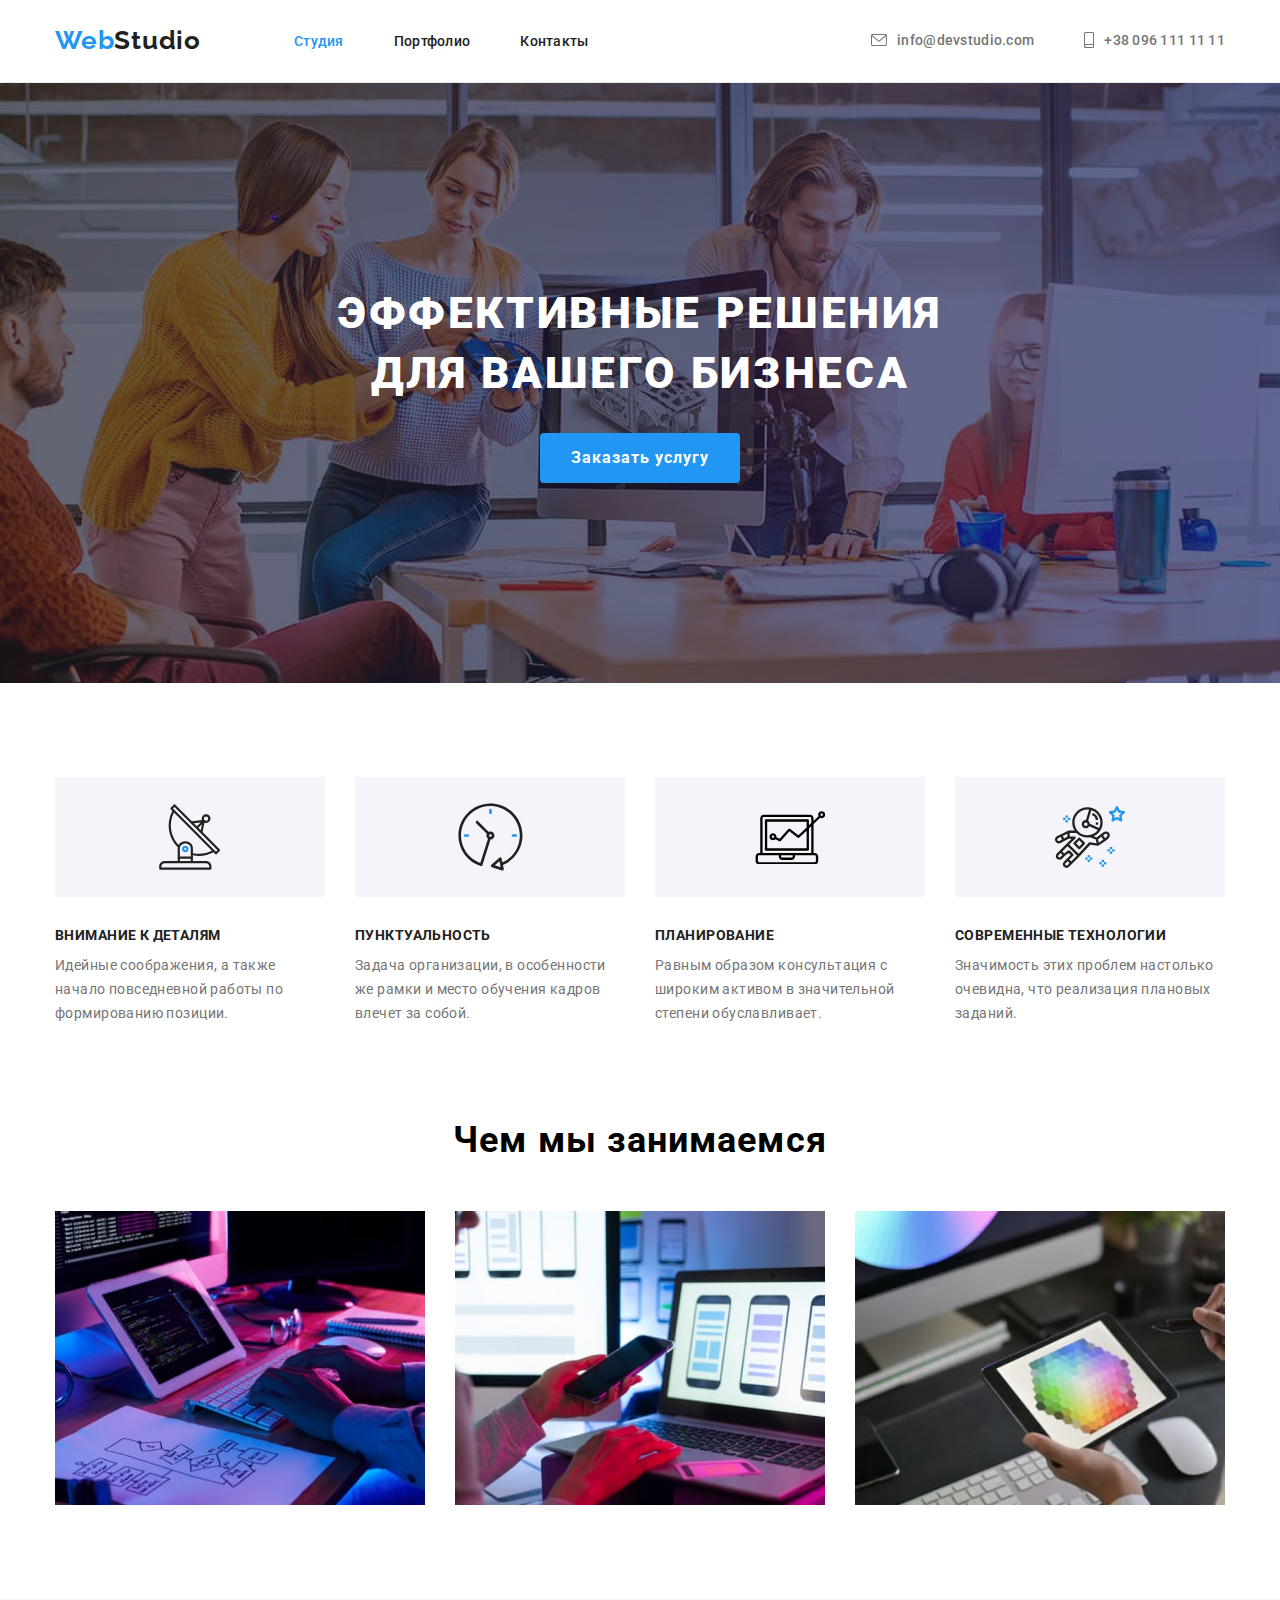
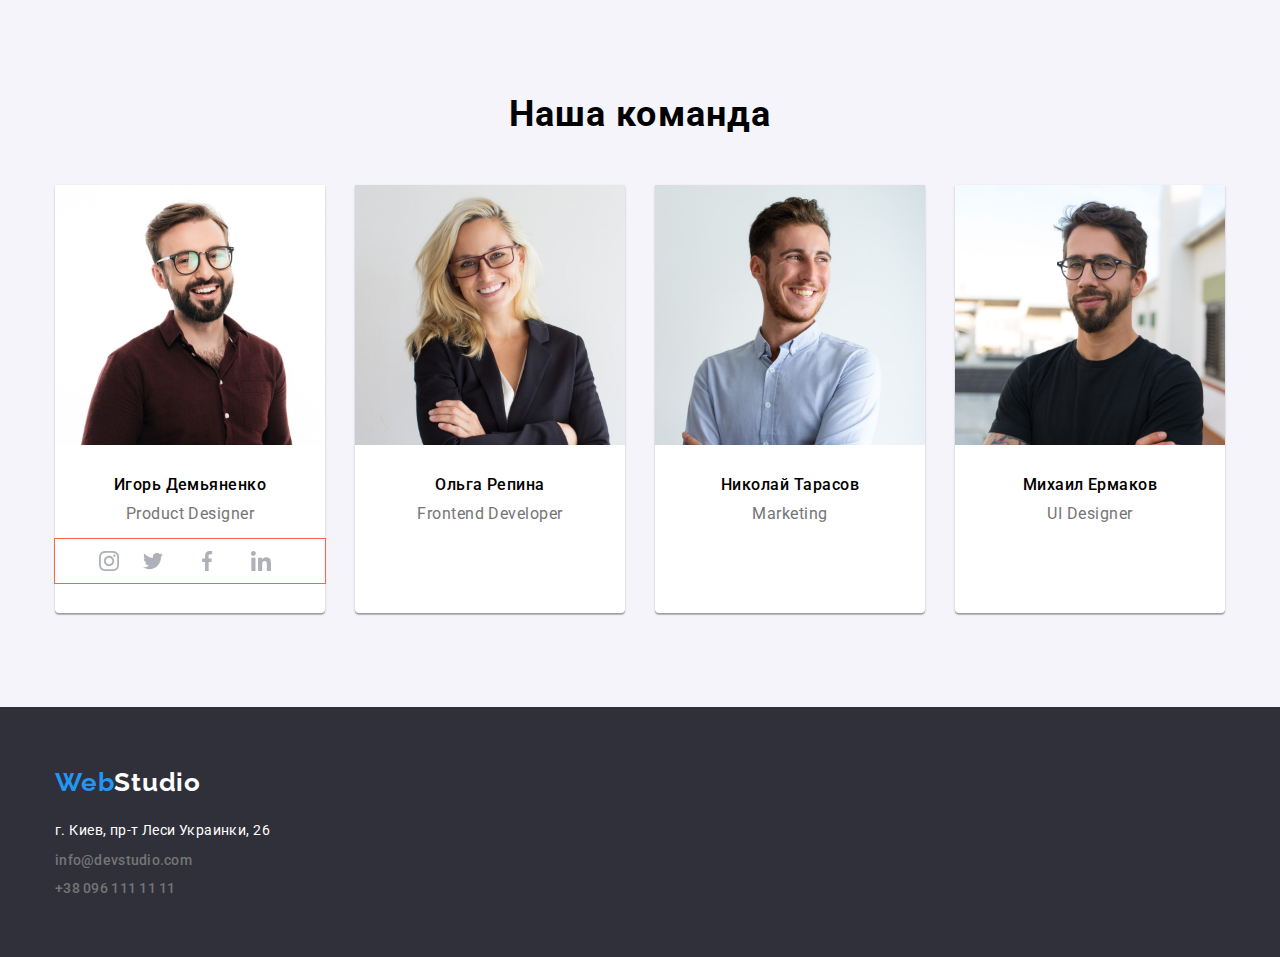
==== index.html @ 82367163 "team-socail-begin" ====
<!DOCTYPE html>
<html lang="ru">

<head>
  <meta charset="UTF-8" />
  <meta http-equiv="X-UA-Compatible" content="IE=edge" />
  <meta name="viewport" content="width=device-width, initial-scale=1.0" />
  <title>Document</title>
  <link rel="preconnect" href="https://fonts.googleapis.com" />
  <link rel="preconnect" href="https://fonts.gstatic.com" crossorigin />
  <link href="https://fonts.googleapis.com/css2?family=Raleway:wght@700&family=Roboto:wght@400;500;700;900&display=swap"
    rel="stylesheet" />
    <link rel="stylesheet" href="https://cdnjs.cloudflare.com/ajax/libs/modern-normalize/1.1.0/modern-normalize.min.css">
  <link rel="stylesheet" href="./css/styles.css" />
</head>

<body>
  <!--Шапка сайта-->
  <header class="header">
    <div class="container header-container">
    <nav class="navigation" >
      <a class="navigation-title link " href="./index.html"> <span class="primary-logo">Web</span>Studio</a>
      <ul class="navigation-list list">
        <li class="navigation-item" ><a class="navigation-link link current" href="./index.html">Студия</a></li>
        <li class="navigation-item" ><a class="navigation-link link" href="./portfolio.html">Портфолио</a></li>
        <li class="navigation-item" ><a class="navigation-link link" href="">Контакты</a></li>
      </ul>
    </nav>
    <ul class="navigation-list list">
      <li class="contacts-item" ><a class="navigation-contact link" href="mailto:info@devstudio.com">
        <svg class="contacts-item-icon" width="16" height="12">
          <use href="./images/symbol-defs.svg#icon-mail"></use>
        </svg>
      info@devstudio.com</a></li>
      <li class="contacts-item" ><a class="navigation-contact link" href="tel:+380961111111">
        <svg class="contacts-item-icon" width="10" height="16">
          <use href="./images/symbol-defs.svg#icon-smartphone"></use>
        </svg>
        +38 096 111 11 11</a></li>
    </ul>
    </div>
  </header>
  <!--Герой-->
  <main>
    <section class="hero">
      <div class="container">
      <h1 class="hero-title" >Эффективные решения для вашего бизнеса</h1>
      <button class="hero-button" type="button">Заказать услугу</button>
      </div>
    </section>
    <!--Наши преимущества-->
    <section class="section">
      <div class="container">
      <h2 class="visually-hidden">Наши преимущества</h2>
            <ul class="list fitures">
          <li class="fitures-item" >
            <div class="fitures-icon">
            <svg class="fitures-item-antenna" width="65.32" height="70";>
              <use href="./images/symbol-defs.svg#icon-antenna"></use>
            </svg>
            </div>
          <h3 class="fitures-title">Внимание к деталям</h3>
          <p class="fitures-description">
            Идейные соображения, а также начало повседневной работы по
            формированию позиции.
          </p>
          </li>
        <li class="fitures-item" >
          <div class="fitures-icon">
            <svg class="fitures-item-antenna" width="66.96" height="70" ;>
              <use href="./images/symbol-defs.svg#icon-clock"></use>
            </svg>
          </div>
          <h3 class="fitures-title">Пунктуальность</h3>
          <p class="fitures-description">
            Задача организации, в особенности же рамки и место обучения кадров
            влечет за собой.
          </p>
        </li>
        <li class="fitures-item" >
          <div class="fitures-icon">
            <svg class="fitures-item-antenna" width="70" height="53.69" ;>
              <use href="./images/symbol-defs.svg#icon-Vector"></use>
            </svg>
          </div>
          <h3 class="fitures-title">Планирование</h3>
          <p class="fitures-description">
            Равным образом консультация с широким активом в значительной
            степени обуславливает.
          </p>
        </li>
        <li class="fitures-item" >
          <div class="fitures-icon">
            <svg class="fitures-item-antenna" width="70" height="70" ;>
              <use href="./images/symbol-defs.svg#icon-astronaut"></use>
            </svg>
          </div>
          <h3 class="fitures-title">Современные технологии</h3>
          <p class="fitures-description">
            Значимость этих проблем настолько очевидна, что реализация
            плановых заданий.
          </p>
        </li>
      </ul>
      </div>
    </section>
    <!--Чем мы занимаемся-->
    <section class="works section" >
      <div class="container">
      <h2 class="works-title">Чем мы занимаемся</h2>
      <ul class="list works-container">
        <li class="works-item" >
          <a href=""><img src="./images/box1.jpg" width="370" alt="Делаем верстку сайтов" /></a>
        </li>
        <li class="works-item" >
          <a href=""><img src="./images/box2.jpg" width="370" alt="Адаптируем сайты под мобильные устройства" /></a>
        </li>
        <li class="works-item" >
          <a href=""><img src="./images/box3.jpg" width="370" alt="Делаем индивидуальный дизайн сайтов" /></a>
        </li>
      </ul>
      </div>
    </section>
    <!--Наша команда-->
       <section class="section team-section" >
        <div class="container">
      <h2 class="team-title">Наша команда</h2>
      <ul class="team-list list">
        <li class="team-item" >
          <img src="./images/img1.jpg" width="270" alt="фото Игоря Демьяненко" />
          <div class="team-description">
          <h3 class="people">Игорь Демьяненко</h3>
          <p class="people-description">Product Designer</p>
          <ul class="social-list overline">
            <li class="social-item" > <a href="" class="social-link" >
              <svg class="social-icon">
                <use href="./images/symbol-defs.svg#icon-instagram" ></use>
              </svg>
            </a> </li>

            <li class="social-item"> <a href="" class="social-link">
                <svg class="social-icon">
                  <use href="./images/symbol-defs.svg#icon-twitter"></use>
                </svg>
              </a> </li>
              <li class="social-item"> <a href="" class="social-link">
                  <svg class="social-icon">
                    <use href="./images/symbol-defs.svg#icon-facebook"></use>
                  </svg>
                </a> </li>
                <li class="social-item"> <a href="" class="social-link">
                    <svg class="social-icon">
                      <use href="./images/symbol-defs.svg#icon-linkedin"></use>
                    </svg>
                  </a> </li>
          
          </ul>
          </div>
        </li>
        <li class="team-item" >
          <img src="./images/img2.jpg" width="270" alt="фото Ольги Репиной" />
          <div class="team-description">
          <h3 class="people">Ольга Репина</h3>
          <p class="people-description">Frontend Developer</p>
          </div>
        </li>
        <li class="team-item" >
          <img src="./images/img3.jpg" width="270" alt="фото Николая Тарасова" />
          <div class="team-description">
          <h3 class="people">Николай Тарасов</h3>
          <p class="people-description">Marketing</p>
          </div>
        </li>
        <li class="team-item" >
          <img src="./images/img4.jpg" width="270" alt="фото Михаила Ермакова" />
          <div class="team-description">
          <h3 class="people">Михаил Ермаков</h3>
          <p class="people-description">UI Designer</p>
          </div>
        </li>
      </ul>
      </div>
    </section>
  </main>
  <!--Подвал сайта-->
<footer>
  <div class="container">
    <a class="footer-title link" href="./index.html"> <span class="primary-logo">Web</span>Studio</a>
    <address>
      <ul class="list">
        <li class="footer-item">
          <a class="adress link"
            href="https://www.google.com/maps/place/%D0%B1%D1%83%D0%BB.+%D0%9B%D0%B5%D1%81%D0%B8+%D0%A3%D0%BA%D1%80%D0%B0%D0%B8%D0%BD%D0%BA%D0%B8,+26,+%D0%9A%D0%B8%D0%B5%D0%B2,+02000/@50.4265807,30.5361971,17z/data=!3m1!4b1!4m5!3m4!1s0x40d4cf0e033ecbe9:0x57a4dffefec77da0!8m2!3d50.4265807!4d30.5383858">г.
            Киев, пр-т Леси Украинки, 26</a>
        </li>
        <li class="footer-item"><a class="footer-navigation-contact link"
            href="mailto:info@devstudio.com">info@devstudio.com</a></li>
        <li class="footer-item"><a class="footer-navigation-contact link" href="tel:+380961111111">+38 096 111 11
            11</a></li>
      </ul>
    </address>
  </div>
</footer>
</body>

</html>
---- css/styles.css ----
:root {
  --primary-title-color: #ffffff;
  --secondary-title-color: #212121;
  --primary-text-color: #757575;
  --secondary-text-color: #ffffff;
  --third-text-color: #2196f3;
  --accent-color: #2196f3;
}

h1,
h2,
h3,
p,
ul,
li {
  margin: 0px;
  padding: 0px;
}

li {
  list-style: none;
}

img {
  display: block;
  max-width: 100%;
  height: auto;
}

.visually-hidden {
  position: absolute;
  clip: rect(0 0 0 0);
  width: 1px;
  height: 1px;
  margin: -1px;
}

.overline {
  outline: 1px solid tomato;
}

.container {
  width: 1200px;
  margin: 0px auto;
  padding: 0px 15px;
}

body {
  font-family: "roboto", sans-serif;
  letter-spacing: 0.03em;
}

button {
  font-family: "roboto", sans-serif;
}

.link {
  text-decoration: none;
  font-style: normal;
}

.list {
  list-style: none;
}

/* HEADER */

.header {
  border-bottom: 1px solid #ececec;
}

.header-container {
  display: flex;
}

.navigation {
  display: flex;
  align-items: center;
}

.navigation-title {
  margin-right: 93px;
  padding-top: 24px;
  padding-bottom: 25px;

  font-family: Raleway;
  font-weight: 700;
  font-size: 26px;
  line-height: calc(31 / 26);
  letter-spacing: 0.03em;
  color: var(--secondary-title-color);
}

.primary-logo {
  color: var(--accent-color);
}

.navigation-item:not(:last-child) {
  margin-right: 50px;
}

.contacts {
  margin-left: auto;
}

.contacts-item {
  display: inline-block;
}

.contacts-item:not(:last-child) {
  margin-right: 50px;
}

.navigation-list {
  display: flex;
  margin-left: auto;
}

.navigation-item {
  padding-top: 32px;
  padding-bottom: 32px;
}

.navigation-link {
  padding-top: 32px;
  padding-bottom: 32px;

  font-weight: 500;
  font-size: 14px;
  line-height: calc(16 / 14);
  letter-spacing: 0.02em;
  color: var(--secondary-title-color);
}

.navigation-link:hover,
.navigation-link:focus {
  color: var(--accent-color);
}

.current {
  color: var(--accent-color);
}

.navigation-contact {
  display: flex;
  padding-top: 32px;
  padding-bottom: 32px;
  align-items: center;

  font-weight: 500;
  font-size: 14px;
  line-height: calc(16 / 14);
  letter-spacing: 0.02em;
  color: var(--primary-text-color);
}

.contacts-item-icon {
  fill: currentColor;
  margin-right: 10px;
}

.navigation-contact:hover,
.navigation-contact:focus {
  color: var(--accent-color);
}

/* Hero */

.hero {
  max-width: 1600px;
  text-align: center;
  padding: 200px 0;
  background-image: linear-gradient(
      to right,
      rgba(47, 48, 58, 0.4),
      rgba(40, 48, 131, 0.4)
    ),
    url(../images/hero.jpg);
  background-repeat: no-repeat;
  background-size: cover;
  background-position: center;
}

.hero-title {
  max-width: 696px;
  margin-left: auto;
  margin-right: auto;
  margin-bottom: 30px;

  font-family: Roboto;
  font-weight: 900;
  font-size: 44px;
  line-height: calc(60 / 44);
  letter-spacing: 0.06em;
  color: var(--primary-title-color);
  text-transform: uppercase;
}

.hero-button {
  width: 200px;
  height: 50px;
  border: 0px;
  border-radius: 4px;

  background-color: var(--accent-color);
  font-weight: 700;
  font-size: 16px;
  line-height: calc(30 / 16);

  letter-spacing: 0.06em;
  cursor: pointer;
  color: var(--secondary-text-color);
}

.hero-button:hover,
.hero-button:focus {
  background-color: #188ce8;
  color: var(--primary-title-color);
}

/*  */

.section {
  padding: 94px 0;
}

.fitures {
  display: flex;
}

.fitures-item {
  width: 270px;
  margin-right: 30px;
}

.fitures-item:nth-child(4n) {
  margin-right: 0;
}

.fitures-icon {
  width: 270px;
  height: 120px;
  margin-bottom: 30px;
  background-color: #f5f4fa;

  display: flex;
  justify-content: center;
  align-items: center;
}

.fitures-title {
  margin-bottom: 10px;

  font-weight: 700;
  font-size: 14px;
  line-height: calc(16 / 14);
  letter-spacing: 0.03em;
  text-transform: uppercase;
  color: var(--secondary-title-color);
}

.fitures-description {
  font-size: 14px;
  line-height: calc(24 / 14);
  letter-spacing: 0.03em;
  color: var(--primary-text-color);
}

.works {
  padding-top: 0;
}

.works-title {
  margin-bottom: 50px;

  font-weight: 700;
  font-size: 36px;
  line-height: calc(42 / 36);
  text-align: center;
  letter-spacing: 0.03em;
}

.works-container {
  display: flex;
}

.team-title {
  margin-bottom: 50px;

  font-weight: 700;
  font-size: 36px;
  line-height: calc(42 / 36);
  justify-content: center;
  text-align: center;
  letter-spacing: 0.03em;
}

.team-list {
  display: flex;
  flex-wrap: wrap;
}

.team-item {
  margin-right: 30px;
  background-color: var(--primary-title-color);
  border-radius: 0px 0px 4px 4px;
  box-shadow: 0px 1px 3px rgba(0, 0, 0, 0.12), 0px 1px 1px rgba(0, 0, 0, 0.14),
    0px 2px 1px rgba(0, 0, 0, 0.2);
}

.team-item:nth-child(4n) {
  margin-right: 0;
}

.works-item {
  margin-right: 30px;
}

.works-item:nth-child(3n) {
  margin-right: 0;
}

.people {
  margin-bottom: 10px;

  font-weight: 500;
  font-size: 16px;
  line-height: 19px;
  text-align: center;
  letter-spacing: 0.03em;
}

.team-description {
  padding: 30px 0;
}

.people-description {
  margin-bottom: 16px;

  font-size: 16px;
  line-height: 19px;
  text-align: center;
  letter-spacing: 0.03em;
  color: var(--primary-text-color);
}

.social-list {
  display: flex;
  align-items: center;
  justify-content: center;
}

.social-link {
  display: flex;
  align-items: center;
  justify-content: center;
}

.social-item {
  display: flex;
  align-items: center;
  justify-content: center;
  width: 44px;
  height: 44px;
}

.social-item + .social-item {
  margin-right: 10px;
}

.social-icon {
  width: 20px;
  height: 20px;
}

.team-section {
  background-color: #f5f4fa;
}

/* Footer */

footer {
  background-color: #2f303a;
  padding: 60px 0;
}

.footer-navigation-contact {
  font-weight: 500;
  font-size: 14px;
  line-height: calc(16 / 14);
  letter-spacing: 0.02em;
  color: var(--primary-text-color);
}

.footer-navigation-contact:hover,
.footer-navigation-contact:focus {
  color: var(--accent-color);
}

.footer-title {
  display: inline-block;
  margin-bottom: 20px;

  font-family: Raleway;
  font-weight: 700;
  font-size: 26px;
  line-height: calc(31 / 26);
  letter-spacing: 0.03em;
  color: var(--primary-title-color);
}

.footer-item {
  display: block;
  margin-bottom: 9px;
}

.footer-item:last-child {
  margin-bottom: 0;
}

.adress {
  font-style: normal;
  font-weight: normal;
  font-size: 14px;
  line-height: calc(24 / 14);
  letter-spacing: 0.03em;
  color: var(--secondary-text-color);
}

.adress:hover,
.adress:focus {
  color: var(--accent-color);
}

/* Вторая страница */

.button-container {
  margin-bottom: 50px;
  display: flex;
  justify-content: center;
}

.filter {
  min-width: 73px;
  border: 0px;
  border: transparent;
  border-radius: 4px;
  padding: 6px 22px;

  background-color: #f5f4fa;

  font-weight: 500;
  font-size: 16px;
  line-height: calc(26 / 16);
  text-align: center;
  letter-spacing: 0.03em;
  color: var(--secondary-title-color);
  cursor: pointer;
}

.filter-item {
  margin-right: 8px;
}

.filter-item:nth-child(5n) {
  margin-right: 0px;
}

.filter:hover,
.filter:focus {
  background-color: var(--accent-color);
  font-weight: 500;
  font-size: 16px;
  line-height: calc(26 / 16);
  text-align: center;
  letter-spacing: 0.03em;
  color: var(--primary-title-color);
  filter: drop-shadow(0px 4px 4px rgba(0, 0, 0, 0.25));
}

.card {
  padding: 20px 24px;
}

.card-container {
  display: flex;
  flex-wrap: wrap;
}

.card-item {
  margin-right: 30px;
  margin-bottom: 30px;
  width: 370px;

  border: 1px solid #eeeeee;
  box-sizing: border-box;
}

.card-item:hover,
.card-item:focus {
  box-shadow: 0px 4px 4px rgba(0, 0, 0, 0.25);
}

.card-item:nth-last-child(3n + 1) {
  margin-right: 0px;
}

.card-item:nth-last-child(-n + 3) {
  margin-bottom: 0px;
}

.card-title {
  margin-bottom: 4px;

  font-weight: 700;
  font-size: 18px;
  line-height: calc(36 / 18);
  letter-spacing: 0.06em;
  color: var(--secondary-title-color);
}

.card-link {
  padding-bottom: 110px;
}

.card-title-description {
  font-style: normal;
  font-weight: normal;
  font-size: 16px;
  line-height: calc(30 / 16);
  letter-spacing: 0.03em;
  color: var(--primary-text-color);
}
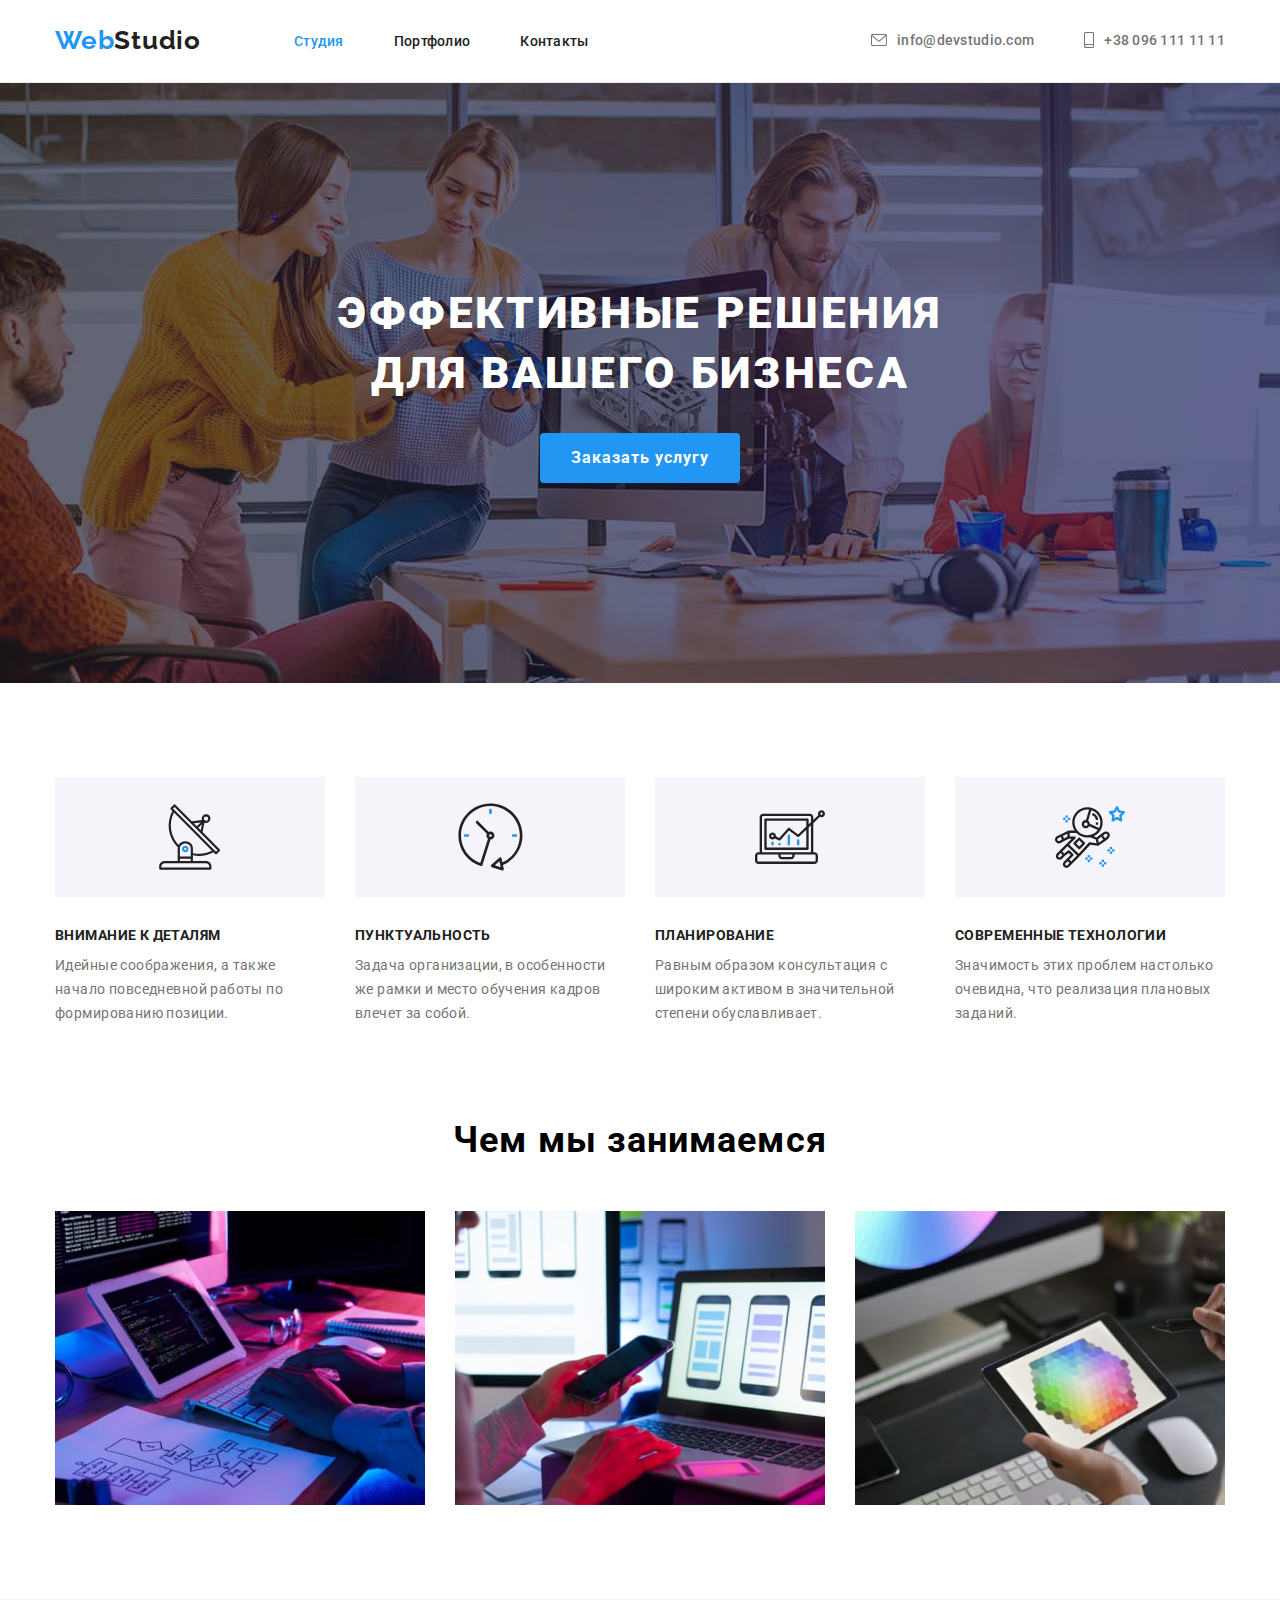
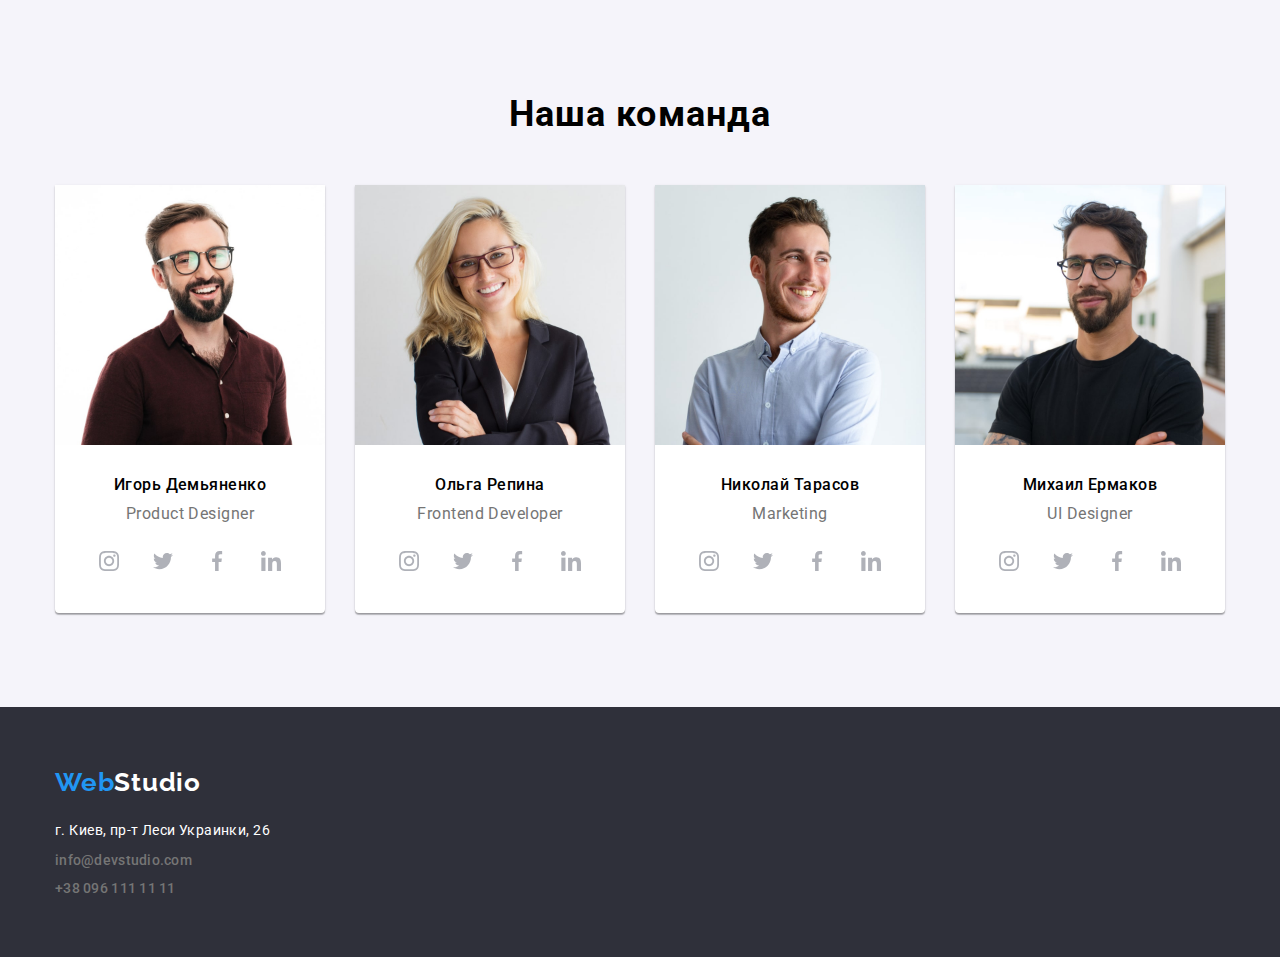
==== commit ae4a1e12: "team-social" ====
--- a/index.html
+++ b/index.html
@@ -29,12 +29,12 @@
     <ul class="navigation-list list">
       <li class="contacts-item" ><a class="navigation-contact link" href="mailto:info@devstudio.com">
         <svg class="contacts-item-icon" width="16" height="12">
-          <use href="./images/symbol-defs.svg#icon-mail"></use>
+          <use href="./images/sprite.svg#icon-mail"></use>
         </svg>
       info@devstudio.com</a></li>
       <li class="contacts-item" ><a class="navigation-contact link" href="tel:+380961111111">
         <svg class="contacts-item-icon" width="10" height="16">
-          <use href="./images/symbol-defs.svg#icon-smartphone"></use>
+          <use href="./images/sprite.svg#icon-smartphone"></use>
         </svg>
         +38 096 111 11 11</a></li>
     </ul>
@@ -56,7 +56,7 @@
           <li class="fitures-item" >
             <div class="fitures-icon">
             <svg class="fitures-item-antenna" width="65.32" height="70";>
-              <use href="./images/symbol-defs.svg#icon-antenna"></use>
+              <use href="./images/sprite.svg#icon-antenna"></use>
             </svg>
             </div>
           <h3 class="fitures-title">Внимание к деталям</h3>
@@ -68,31 +68,31 @@
         <li class="fitures-item" >
           <div class="fitures-icon">
             <svg class="fitures-item-antenna" width="66.96" height="70" ;>
-              <use href="./images/symbol-defs.svg#icon-clock"></use>
+              <use href="./images/sprite.svg#icon-clock"></use>
             </svg>
           </div>
           <h3 class="fitures-title">Пунктуальность</h3>
           <p class="fitures-description">
             Задача организации, в особенности же рамки и место обучения кадров
             влечет за собой.
-          </p>
-        </li>
-        <li class="fitures-item" >
-          <div class="fitures-icon">
-            <svg class="fitures-item-antenna" width="70" height="53.69" ;>
-              <use href="./images/symbol-defs.svg#icon-Vector"></use>
-            </svg>
-          </div>
-          <h3 class="fitures-title">Планирование</h3>
-          <p class="fitures-description">
-            Равным образом консультация с широким активом в значительной
-            степени обуславливает.
           </p>
         </li>
         <li class="fitures-item" >
           <div class="fitures-icon">
             <svg class="fitures-item-antenna" width="70" height="70" ;>
-              <use href="./images/symbol-defs.svg#icon-astronaut"></use>
+              <use href="./images/sprite.svg#icon-diagram"></use>
+            </svg>
+          </div>
+          <h3 class="fitures-title">Планирование</h3>
+          <p class="fitures-description">
+            Равным образом консультация с широким активом в значительной
+            степени обуславливает.
+          </p>
+        </li>
+        <li class="fitures-item" >
+          <div class="fitures-icon">
+            <svg class="fitures-item-antenna" width="70" height="70" ;>
+              <use href="./images/sprite.svg#icon-astronaut"></use>
             </svg>
           </div>
           <h3 class="fitures-title">Современные технологии</h3>
@@ -131,26 +131,26 @@
           <div class="team-description">
           <h3 class="people">Игорь Демьяненко</h3>
           <p class="people-description">Product Designer</p>
-          <ul class="social-list overline">
+          <ul class="social-list">
             <li class="social-item" > <a href="" class="social-link" >
               <svg class="social-icon">
-                <use href="./images/symbol-defs.svg#icon-instagram" ></use>
+                <use href="./images/sprite.svg#icon-instagram" ></use>
               </svg>
             </a> </li>
 
             <li class="social-item"> <a href="" class="social-link">
                 <svg class="social-icon">
-                  <use href="./images/symbol-defs.svg#icon-twitter"></use>
+                  <use href="./images/sprite.svg#icon-twitter"></use>
                 </svg>
               </a> </li>
               <li class="social-item"> <a href="" class="social-link">
                   <svg class="social-icon">
-                    <use href="./images/symbol-defs.svg#icon-facebook"></use>
+                    <use href="./images/sprite.svg#icon-facebook"></use>
                   </svg>
                 </a> </li>
                 <li class="social-item"> <a href="" class="social-link">
                     <svg class="social-icon">
-                      <use href="./images/symbol-defs.svg#icon-linkedin"></use>
+                      <use href="./images/sprite.svg#icon-linkedin"></use>
                     </svg>
                   </a> </li>
           
@@ -162,6 +162,30 @@
           <div class="team-description">
           <h3 class="people">Ольга Репина</h3>
           <p class="people-description">Frontend Developer</p>
+                    <ul class="social-list">
+                      <li class="social-item"> <a href="" class="social-link">
+                          <svg class="social-icon">
+                            <use href="./images/sprite.svg#icon-instagram"></use>
+                          </svg>
+                        </a> </li>
+                    
+                      <li class="social-item"> <a href="" class="social-link">
+                          <svg class="social-icon">
+                            <use href="./images/sprite.svg#icon-twitter"></use>
+                          </svg>
+                        </a> </li>
+                      <li class="social-item"> <a href="" class="social-link">
+                          <svg class="social-icon">
+                            <use href="./images/sprite.svg#icon-facebook"></use>
+                          </svg>
+                        </a> </li>
+                      <li class="social-item"> <a href="" class="social-link">
+                          <svg class="social-icon">
+                            <use href="./images/sprite.svg#icon-linkedin"></use>
+                          </svg>
+                        </a> </li>
+                    
+                    </ul>
           </div>
         </li>
         <li class="team-item" >
@@ -169,6 +193,30 @@
           <div class="team-description">
           <h3 class="people">Николай Тарасов</h3>
           <p class="people-description">Marketing</p>
+                    <ul class="social-list">
+                      <li class="social-item"> <a href="" class="social-link">
+                          <svg class="social-icon">
+                            <use href="./images/sprite.svg#icon-instagram"></use>
+                          </svg>
+                        </a> </li>
+                    
+                      <li class="social-item"> <a href="" class="social-link">
+                          <svg class="social-icon">
+                            <use href="./images/sprite.svg#icon-twitter"></use>
+                          </svg>
+                        </a> </li>
+                      <li class="social-item"> <a href="" class="social-link">
+                          <svg class="social-icon">
+                            <use href="./images/sprite.svg#icon-facebook"></use>
+                          </svg>
+                        </a> </li>
+                      <li class="social-item"> <a href="" class="social-link">
+                          <svg class="social-icon">
+                            <use href="./images/sprite.svg#icon-linkedin"></use>
+                          </svg>
+                        </a> </li>
+                    
+                    </ul>
           </div>
         </li>
         <li class="team-item" >
@@ -176,6 +224,30 @@
           <div class="team-description">
           <h3 class="people">Михаил Ермаков</h3>
           <p class="people-description">UI Designer</p>
+                    <ul class="social-list">
+                      <li class="social-item"> <a href="" class="social-link">
+                          <svg class="social-icon">
+                            <use href="./images/sprite.svg#icon-instagram"></use>
+                          </svg>
+                        </a> </li>
+                    
+                      <li class="social-item"> <a href="" class="social-link">
+                          <svg class="social-icon">
+                            <use href="./images/sprite.svg#icon-twitter"></use>
+                          </svg>
+                        </a> </li>
+                      <li class="social-item"> <a href="" class="social-link">
+                          <svg class="social-icon">
+                            <use href="./images/sprite.svg#icon-facebook"></use>
+                          </svg>
+                        </a> </li>
+                      <li class="social-item"> <a href="" class="social-link">
+                          <svg class="social-icon">
+                            <use href="./images/sprite.svg#icon-linkedin"></use>
+                          </svg>
+                        </a> </li>
+                    
+                    </ul>
           </div>
         </li>
       </ul>
--- a/css/styles.css
+++ b/css/styles.css
@@ -364,13 +364,26 @@
   height: 44px;
 }
 
+.social-item:hover {
+  background-color: var(--accent-color);
+  border-radius: 50%;
+}
+
+.social-item:hover .social-icon {
+  fill: white;
+}
+
 .social-item + .social-item {
-  margin-right: 10px;
+  margin-left: 10px;
 }
 
 .social-icon {
   width: 20px;
   height: 20px;
+  fill: #afb1b8;
+}
+
+.social-icon:hover {
 }
 
 .team-section {
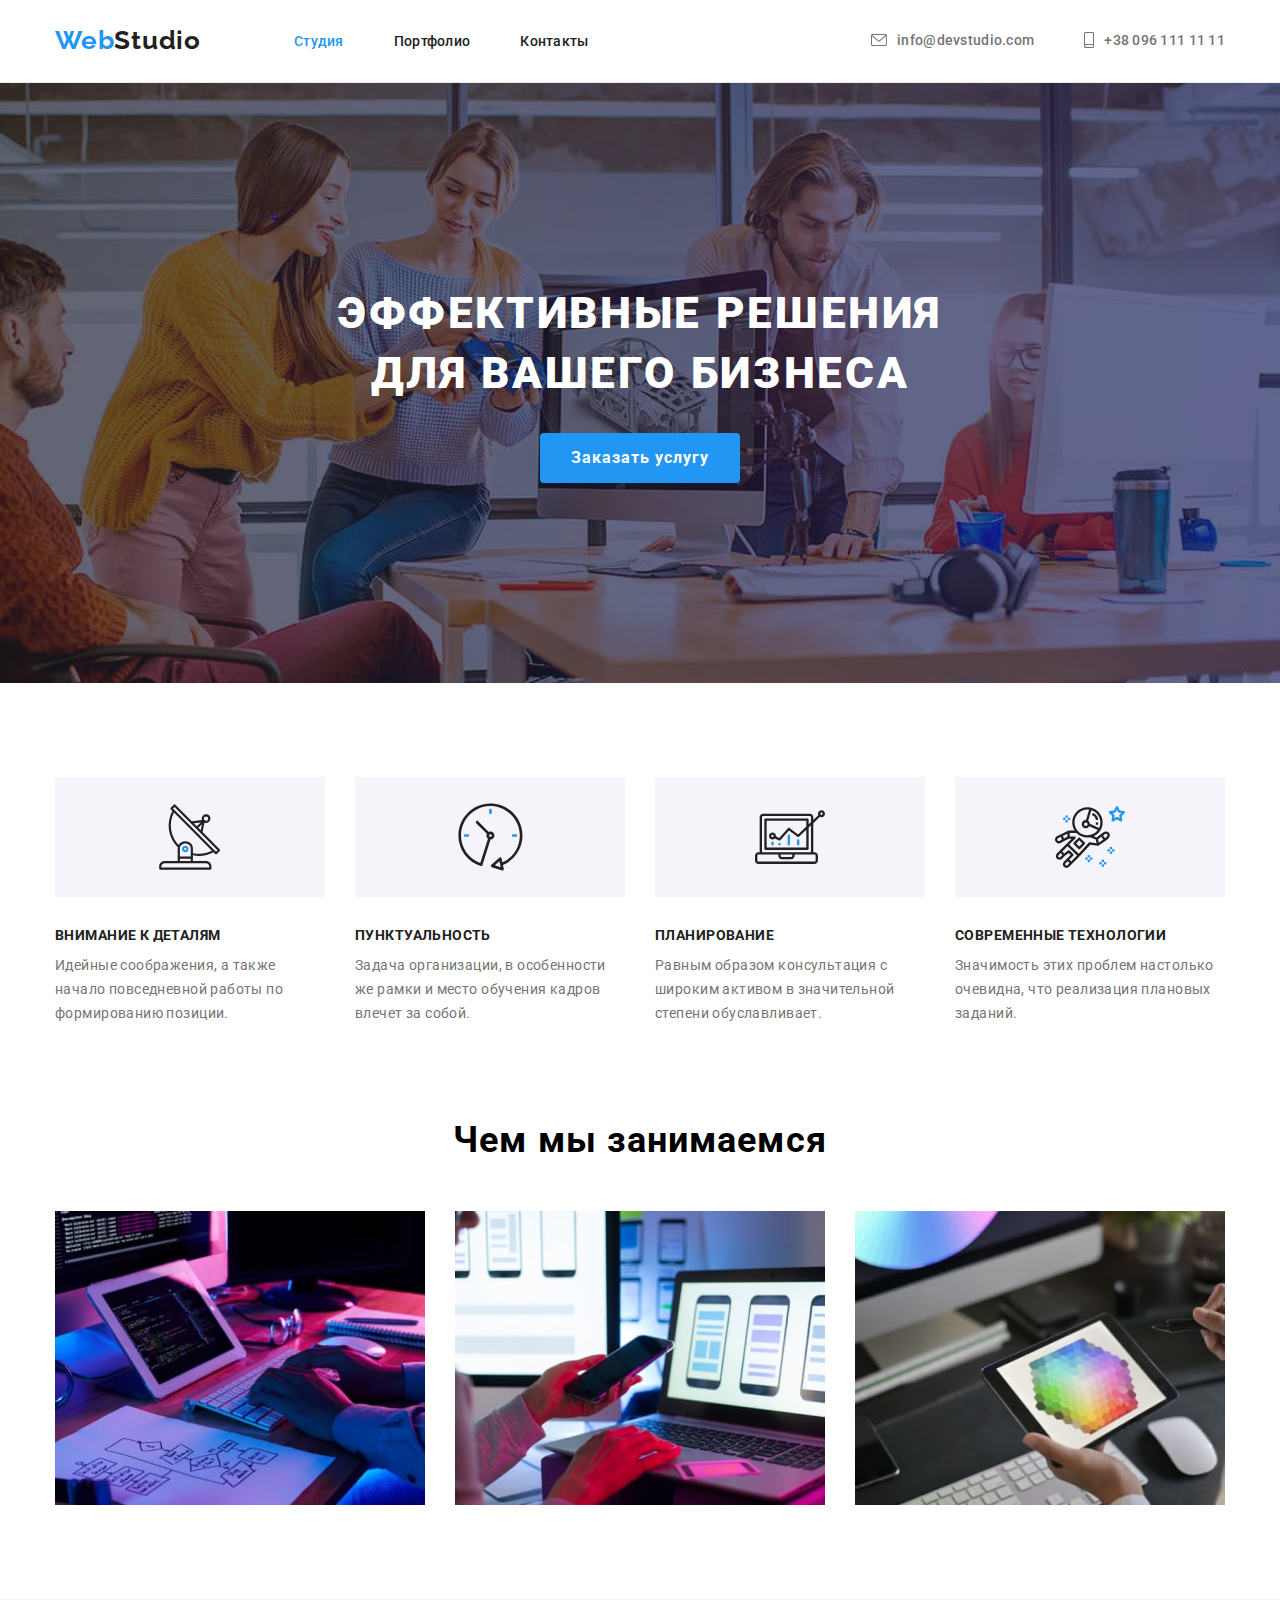
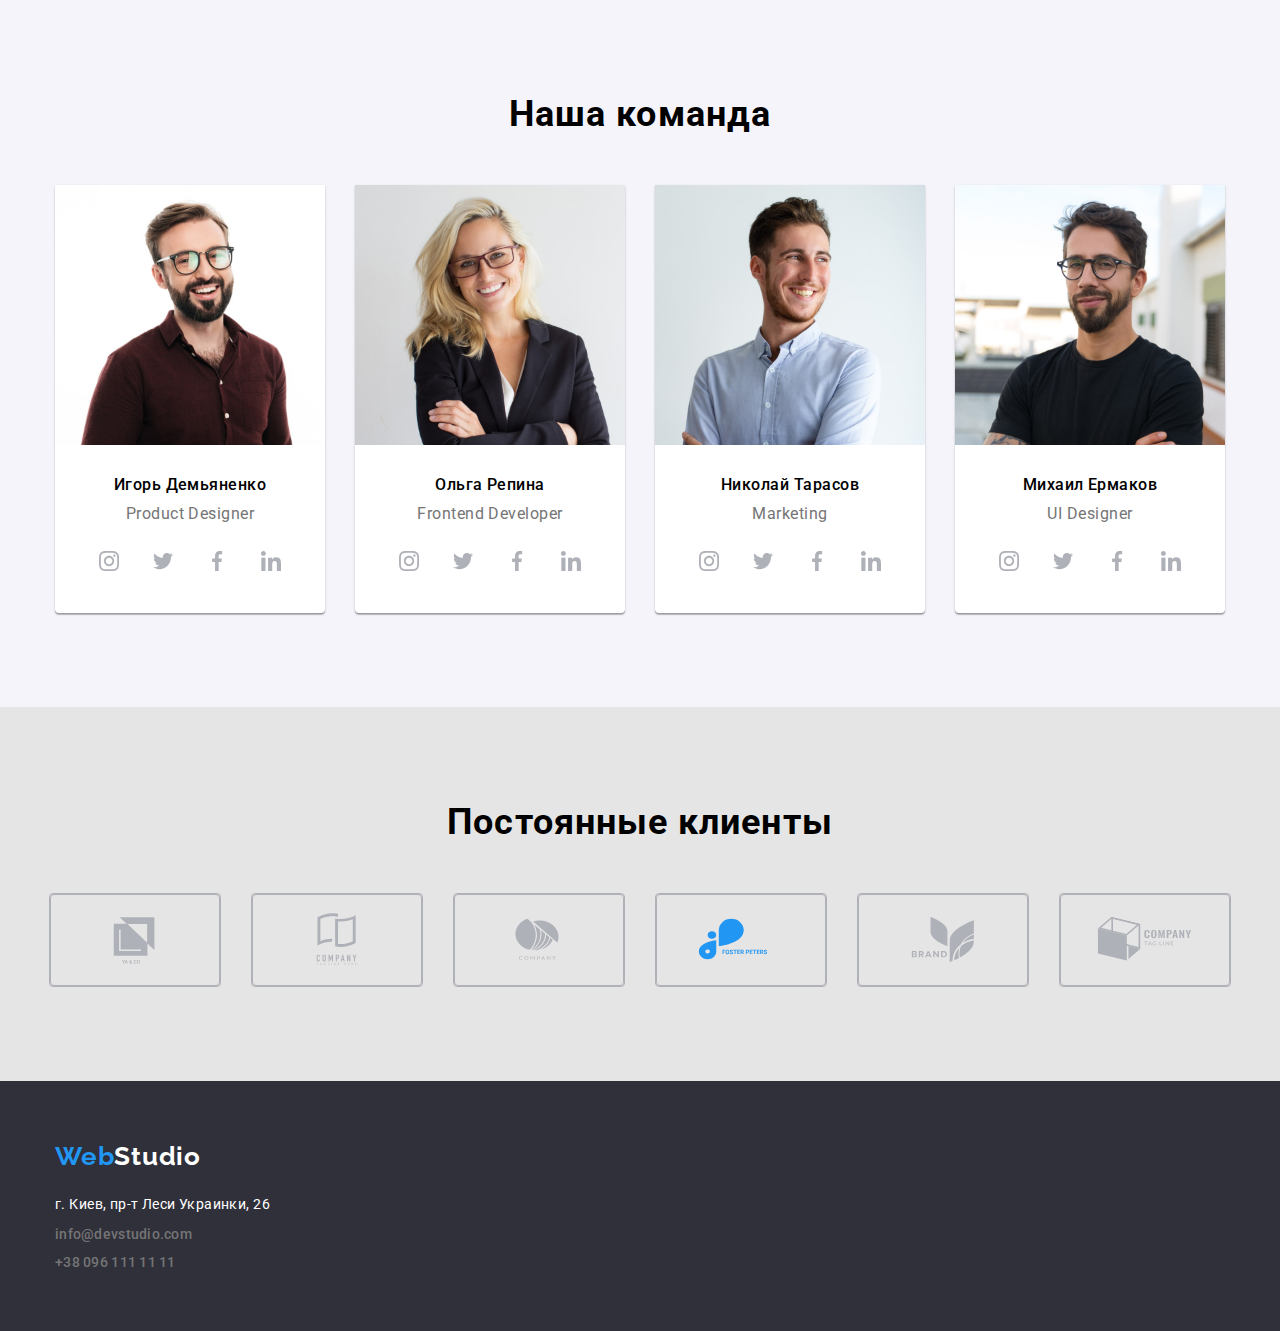
==== commit c2873e20: "client-no-complet" ====
--- a/index.html
+++ b/index.html
@@ -253,6 +253,76 @@
       </ul>
       </div>
     </section>
+    <!-- Постоянные клиенты -->
+    <section class="section clients-section">
+      <div class="container">
+      <h2 class="clients-title">Постоянные клиенты</h2>
+      <ul class="clients-list">
+        <li class="clients-item" >
+          <div class="client">
+          <a href="" class="clients-link" > 
+          <svg class="clients-icon" >
+            <use href="./images/sprite.svg#icon-Logo1" >
+            </use>
+          </svg>  
+          </a>
+          </div>
+        </li>
+        <li class="clients-item">
+          <a href="" class="clients-link"></a>
+          <div class="client">
+            
+              <svg class="clients-icon">
+                <use href="./images/sprite.svg#icon-Logo2">
+                </use>
+              </svg>
+            
+          </div>
+          </a>
+        </li>
+        <li class="clients-item">
+          <div class="client">
+            <a href="" class="clients-link">
+              <svg class="clients-icon">
+                <use href="./images/sprite.svg#icon-Logo3">
+                </use>
+              </svg>
+            </a>
+          </div>
+        </li>
+        <li class="clients-item">
+          <div class="client">
+            <a href="" class="clients-link">
+              <svg class="clients-icon">
+                <use href="./images/sprite.svg#icon-Logo4">
+                </use>
+              </svg>
+            </a>
+          </div>
+        </li>
+        <li class="clients-item">
+          <div class="client">
+            <a href="" class="clients-link">
+              <svg class="clients-icon">
+                <use href="./images/sprite.svg#icon-Logo5">
+                </use>
+              </svg>
+            </a>
+          </div>
+        </li>
+        <li class="clients-item">
+          <div class="client">
+            <a href="" class="clients-link">
+              <svg class="clients-icon">
+                <use href="./images/sprite.svg#icon-Logo6">
+                </use>
+              </svg>
+            </a>
+          </div>
+        </li>
+      </ul>
+      </div>
+    </section>
   </main>
   <!--Подвал сайта-->
 <footer>
--- a/css/styles.css
+++ b/css/styles.css
@@ -370,7 +370,7 @@
 }
 
 .social-item:hover .social-icon {
-  fill: white;
+  fill: var(--primary-title-color);
 }
 
 .social-item + .social-item {
@@ -383,11 +383,73 @@
   fill: #afb1b8;
 }
 
-.social-icon:hover {
-}
-
 .team-section {
   background-color: #f5f4fa;
+}
+
+.clients-title {
+  margin-bottom: 50px;
+
+  font-weight: 700;
+  font-size: 36px;
+  line-height: calc(42 / 36);
+  justify-content: center;
+  text-align: center;
+  letter-spacing: 0.03em;
+}
+
+/* Clients */
+
+.clients-section {
+  background-color: #e5e5e5;
+}
+
+.client {
+  width: 170px;
+  height: 92px;
+  background-color: #e5e5e5;
+
+  border: 1px solid #afb1b8;
+  border-radius: 4px;
+
+  display: flex;
+  justify-content: center;
+  align-items: center;
+}
+
+.clients-item + .clients-item {
+  margin-left: 30px;
+}
+
+.clients-list {
+  display: flex;
+  align-items: center;
+  justify-content: center;
+}
+
+.clients-item {
+  display: flex;
+  align-items: center;
+  justify-content: center;
+
+  border: 1px solid #afb1b8;
+  border-radius: 4px;
+}
+
+.clients-item:hover,
+.clients-item:focus {
+  border: 1px solid #2196f3;
+}
+
+.clients-link {
+  display: flex;
+  align-items: center;
+  justify-content: center;
+}
+
+.clients-icon {
+  width: 106px;
+  height: 60px;
 }
 
 /* Footer */
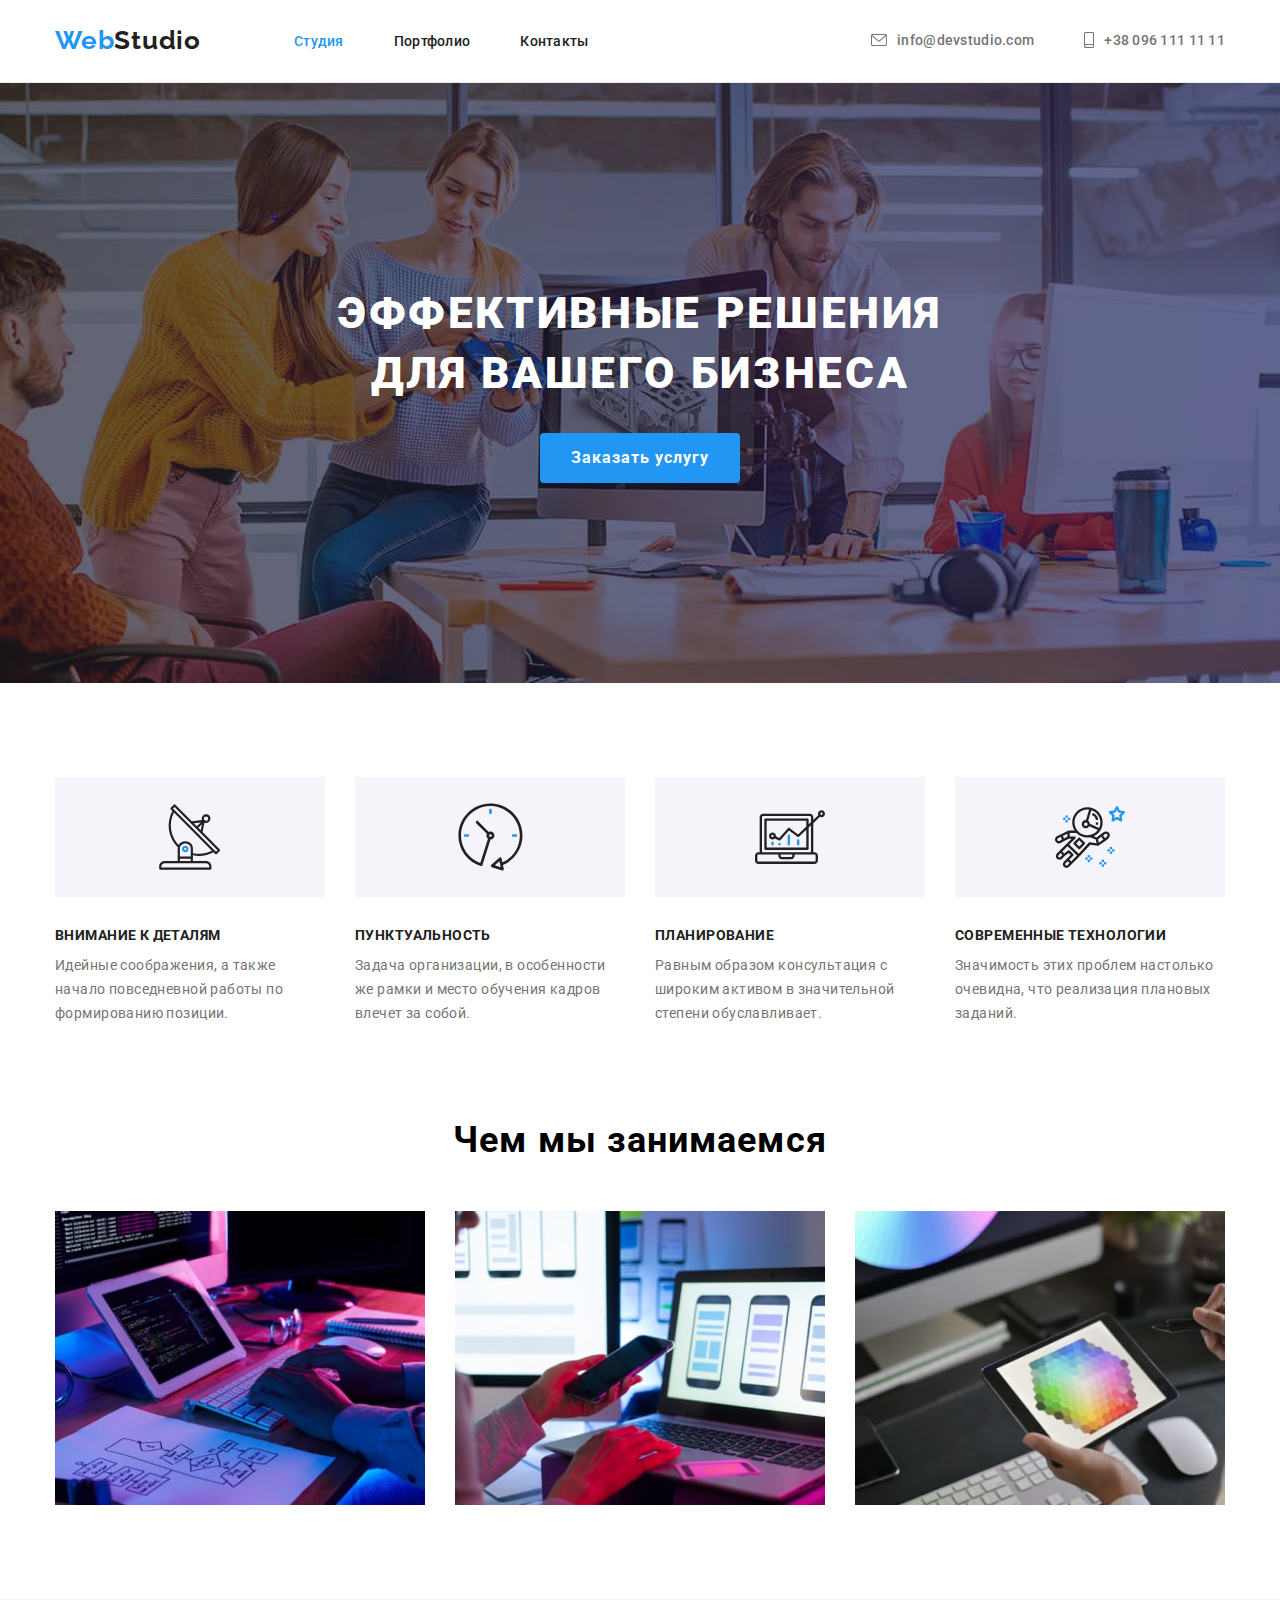
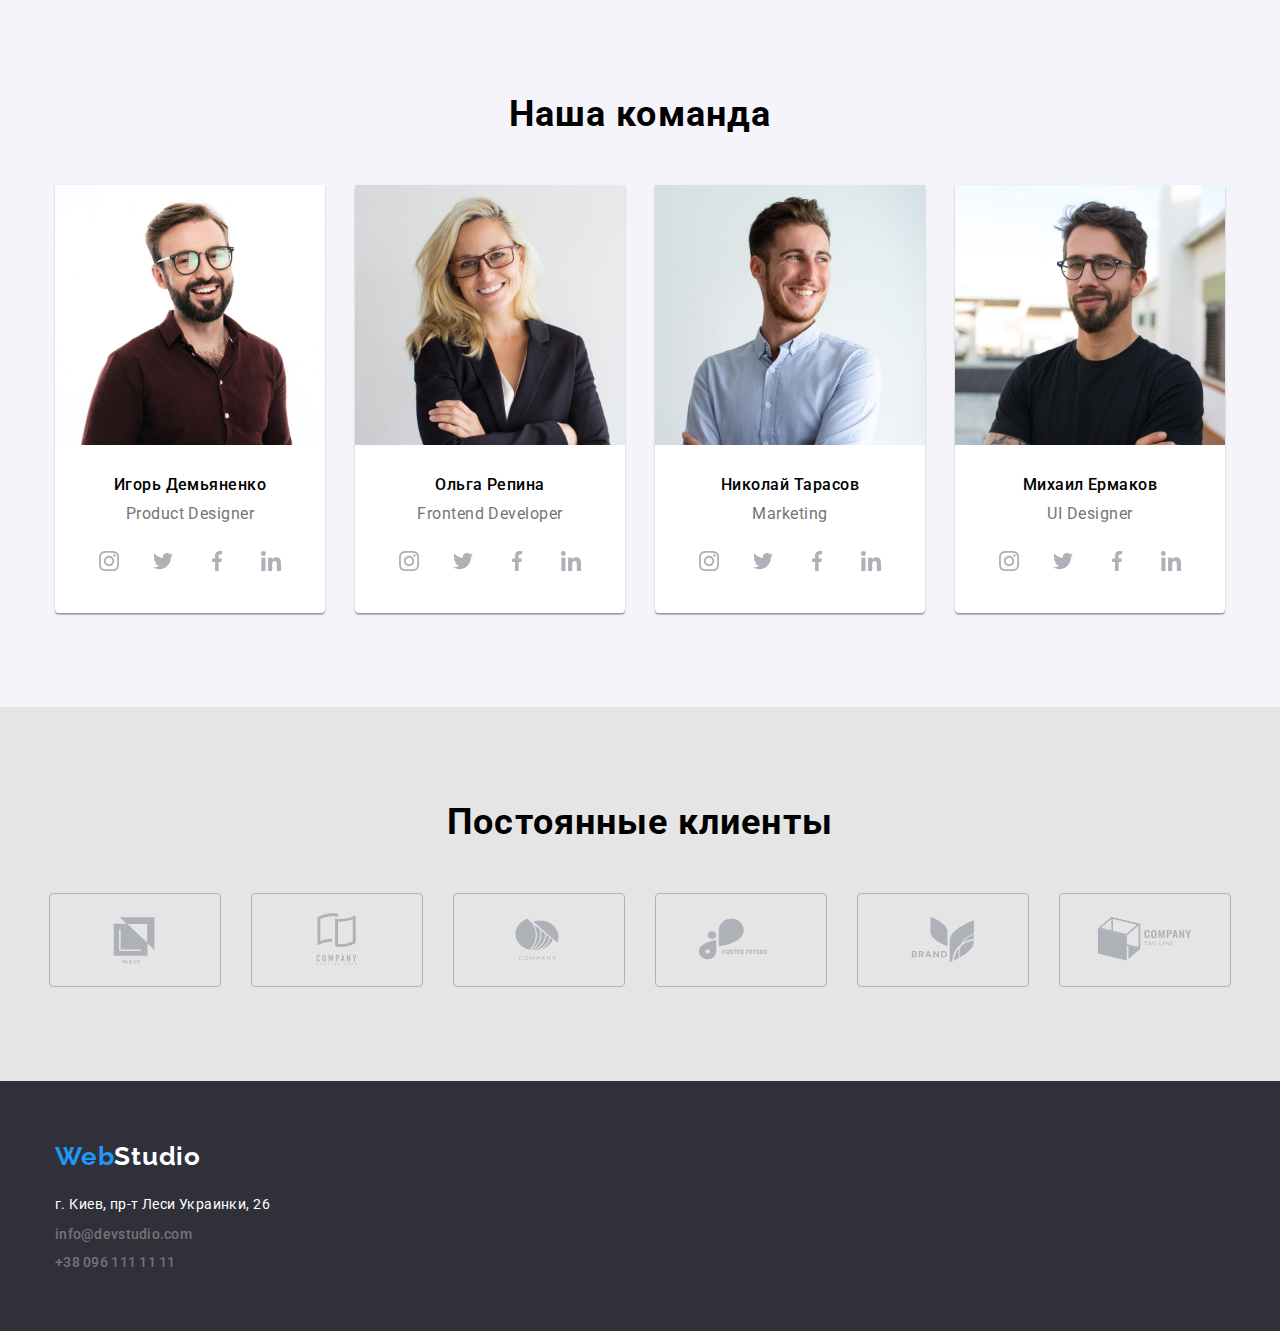
==== commit cf0a0100: "focus-done" ====
--- a/index.html
+++ b/index.html
@@ -258,69 +258,62 @@
       <div class="container">
       <h2 class="clients-title">Постоянные клиенты</h2>
       <ul class="clients-list">
-        <li class="clients-item" >
-          <div class="client">
-          <a href="" class="clients-link" > 
-          <svg class="clients-icon" >
-            <use href="./images/sprite.svg#icon-Logo1" >
-            </use>
-          </svg>  
+        <li class="clients-item">
+          <a href="" class="clients-link">
+            <div class="clients-icon">
+            <svg class="clients-logo">
+              <use href="./images/sprite.svg#icon-Logo1" ></use>
+            </svg>
+            </div>
           </a>
-          </div>
-        </li>
-        <li class="clients-item">
-          <a href="" class="clients-link"></a>
-          <div class="client">
-            
-              <svg class="clients-icon">
-                <use href="./images/sprite.svg#icon-Logo2">
-                </use>
-              </svg>
-            
-          </div>
-          </a>
-        </li>
-        <li class="clients-item">
-          <div class="client">
-            <a href="" class="clients-link">
-              <svg class="clients-icon">
-                <use href="./images/sprite.svg#icon-Logo3">
-                </use>
-              </svg>
-            </a>
-          </div>
-        </li>
-        <li class="clients-item">
-          <div class="client">
-            <a href="" class="clients-link">
-              <svg class="clients-icon">
-                <use href="./images/sprite.svg#icon-Logo4">
-                </use>
-              </svg>
-            </a>
-          </div>
-        </li>
-        <li class="clients-item">
-          <div class="client">
-            <a href="" class="clients-link">
-              <svg class="clients-icon">
-                <use href="./images/sprite.svg#icon-Logo5">
-                </use>
-              </svg>
-            </a>
-          </div>
-        </li>
-        <li class="clients-item">
-          <div class="client">
-            <a href="" class="clients-link">
-              <svg class="clients-icon">
-                <use href="./images/sprite.svg#icon-Logo6">
-                </use>
-              </svg>
-            </a>
-          </div>
-        </li>
-      </ul>
+        </li>
+                <li class="clients-item">
+                  <a href="" class="clients-link">
+                    <div class="clients-icon">
+                      <svg class="clients-logo">
+                        <use href="./images/sprite.svg#icon-Logo2"></use>
+                      </svg>
+                    </div>
+                  </a>
+                </li>
+                        <li class="clients-item">
+                          <a href="" class="clients-link">
+                            <div class="clients-icon">
+                              <svg class="clients-logo">
+                                <use href="./images/sprite.svg#icon-Logo3"></use>
+                              </svg>
+                            </div>
+                          </a>
+                        </li>
+                                <li class="clients-item">
+                                  <a href="" class="clients-link">
+                                    <div class="clients-icon">
+                                      <svg class="clients-logo">
+                                        <use href="./images/sprite.svg#icon-Logo4"></use>
+                                      </svg>
+                                    </div>
+                                  </a>
+                                </li>
+                                        <li class="clients-item">
+                                          <a href="" class="clients-link">
+                                            <div class="clients-icon">
+                                              <svg class="clients-logo">
+                                                <use href="./images/sprite.svg#icon-Logo5"></use>
+                                              </svg>
+                                            </div>
+                                          </a>
+                                        </li>
+                                                <li class="clients-item">
+                                                  <a href="" class="clients-link">
+                                                    <div class="clients-icon">
+                                                      <svg class="clients-logo">
+                                                        <use href="./images/sprite.svg#icon-Logo6"></use>
+                                                      </svg>
+                                                    </div>
+                                                  </a>
+                                                </li>
+      </ul>
+      
       </div>
     </section>
   </main>
--- a/css/styles.css
+++ b/css/styles.css
@@ -387,6 +387,12 @@
   background-color: #f5f4fa;
 }
 
+/* Clients */
+
+.clients-section {
+  background-color: #e5e5e5;
+}
+
 .clients-title {
   margin-bottom: 50px;
 
@@ -398,58 +404,57 @@
   letter-spacing: 0.03em;
 }
 
-/* Clients */
-
-.clients-section {
-  background-color: #e5e5e5;
-}
-
-.client {
+.clients-list {
+  display: flex;
+  align-items: center;
+  justify-content: center;
+}
+
+.clients-item {
+  display: flex;
+  align-items: center;
+  justify-content: center;
+
+  border: 1px solid #afb1b8;
+  border-radius: 4px;
+}
+
+.clients-item:hover {
+  border-color: var(--accent-color);
+}
+
+.clients-item:hover .clients-logo {
+  fill: var(--accent-color);
+}
+
+.clients-link {
+  display: flex;
+  align-items: center;
+  justify-content: center;
   width: 170px;
   height: 92px;
-  background-color: #e5e5e5;
-
-  border: 1px solid #afb1b8;
-  border-radius: 4px;
-
-  display: flex;
-  justify-content: center;
-  align-items: center;
 }
 
 .clients-item + .clients-item {
   margin-left: 30px;
 }
 
-.clients-list {
-  display: flex;
-  align-items: center;
-  justify-content: center;
-}
-
-.clients-item {
-  display: flex;
-  align-items: center;
-  justify-content: center;
-
-  border: 1px solid #afb1b8;
-  border-radius: 4px;
-}
-
-.clients-item:hover,
-.clients-item:focus {
-  border: 1px solid #2196f3;
-}
-
-.clients-link {
-  display: flex;
-  align-items: center;
-  justify-content: center;
-}
-
 .clients-icon {
+  display: flex;
+  align-items: center;
+  justify-content: center;
   width: 106px;
   height: 60px;
+}
+
+.clients-logo {
+  display: flex;
+  align-items: center;
+  justify-content: center;
+  width: 106px;
+  height: 60px;
+
+  fill: #afb1b8;
 }
 
 /* Footer */
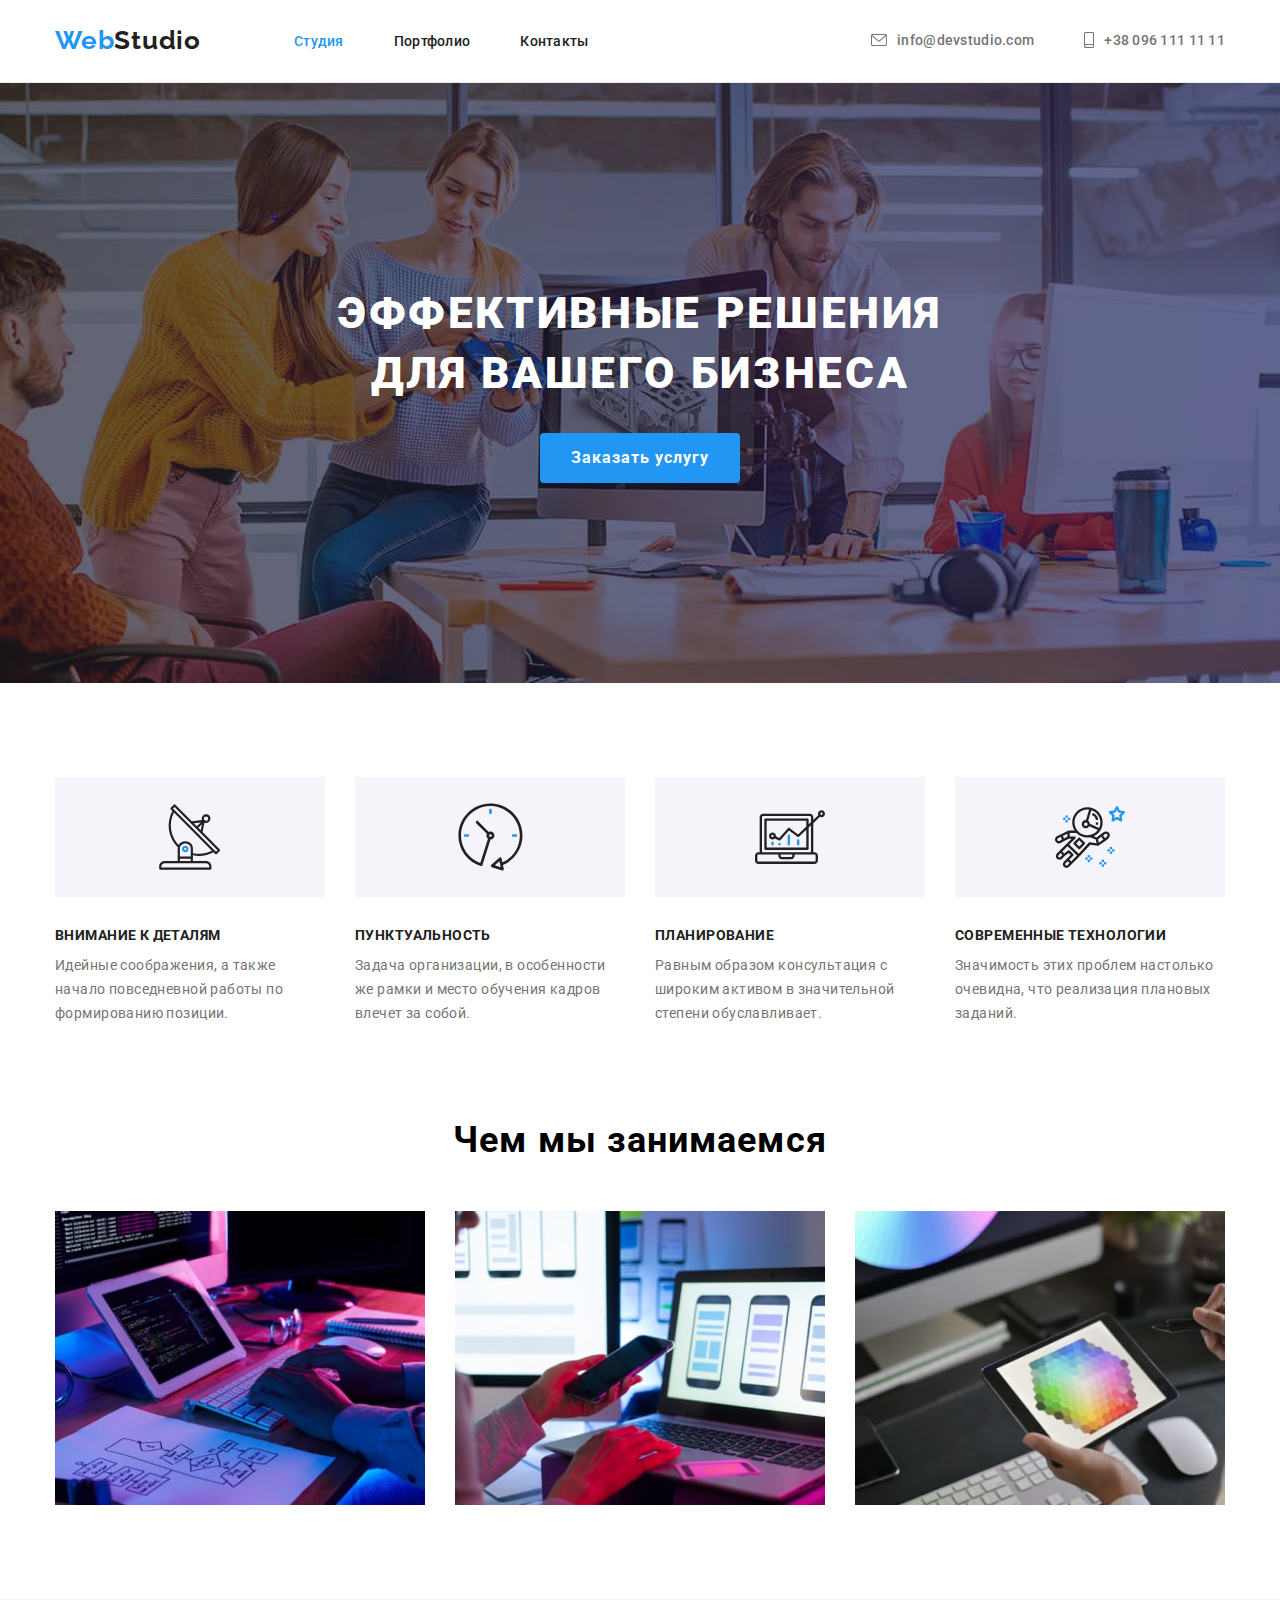
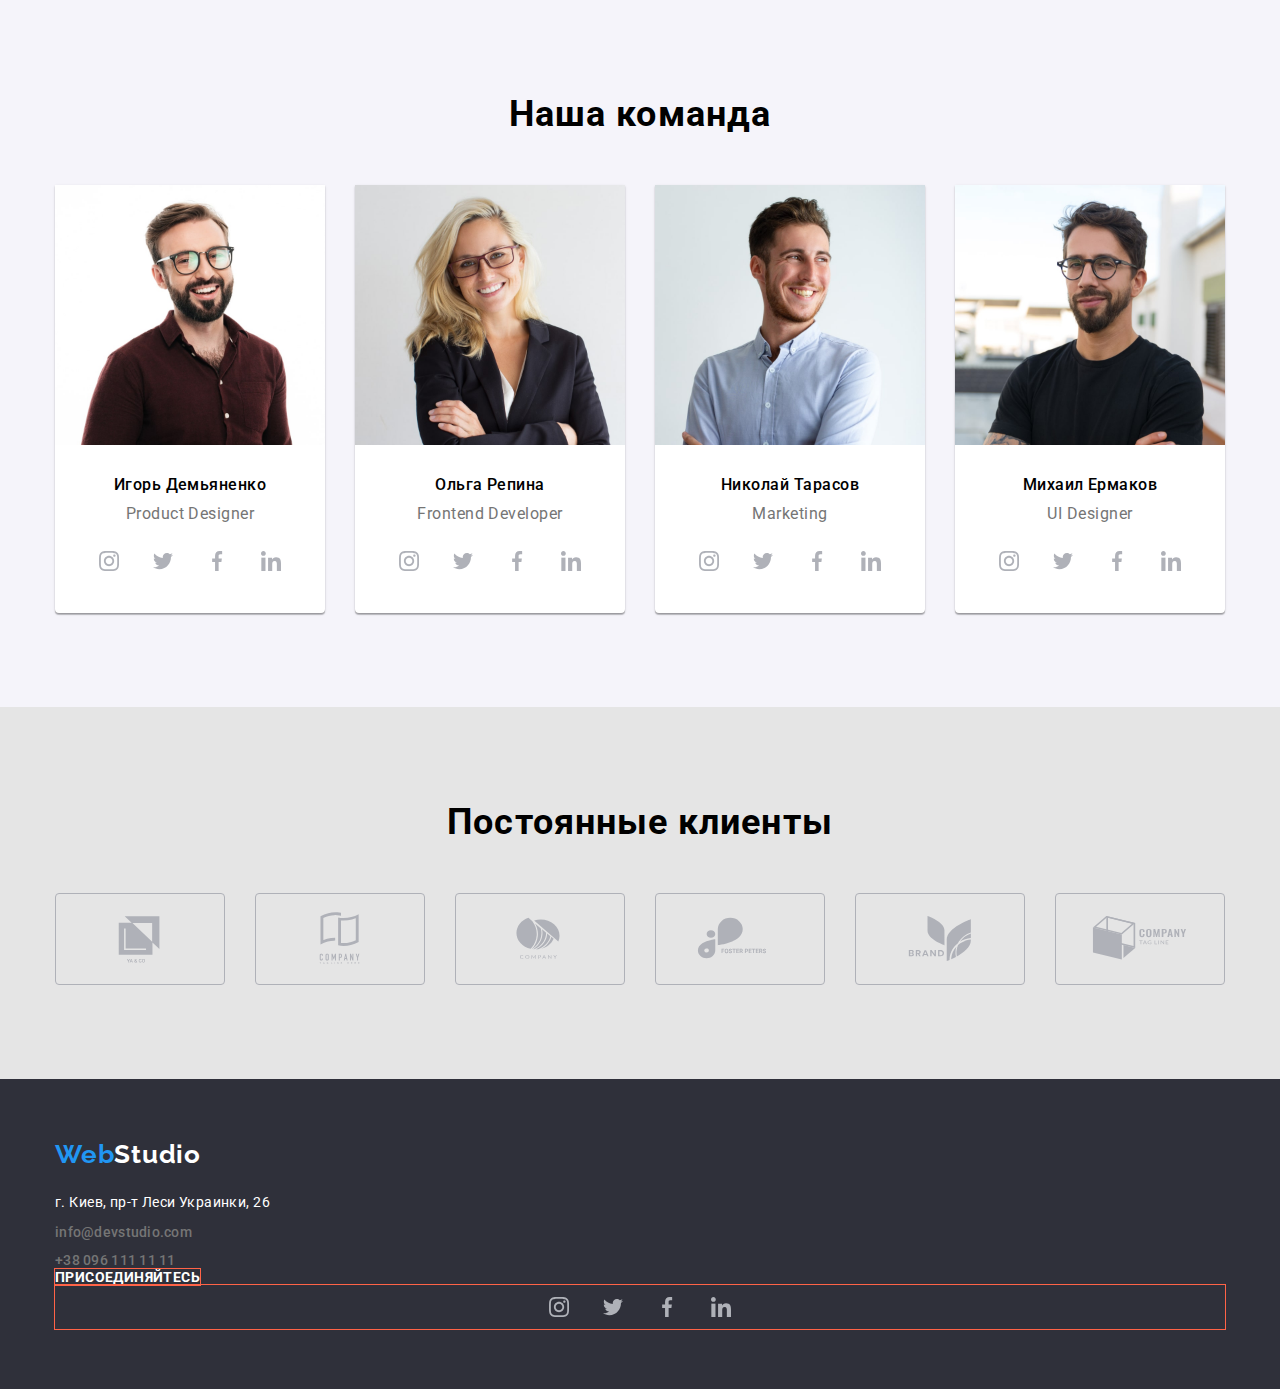
==== commit 93f9afc0: "focus-done" ====
--- a/index.html
+++ b/index.html
@@ -260,56 +260,56 @@
       <ul class="clients-list">
         <li class="clients-item">
           <a href="" class="clients-link">
-            <div class="clients-icon">
+            
             <svg class="clients-logo">
               <use href="./images/sprite.svg#icon-Logo1" ></use>
             </svg>
-            </div>
+          
           </a>
         </li>
                 <li class="clients-item">
                   <a href="" class="clients-link">
-                    <div class="clients-icon">
+                    
                       <svg class="clients-logo">
                         <use href="./images/sprite.svg#icon-Logo2"></use>
                       </svg>
-                    </div>
+                    
                   </a>
                 </li>
                         <li class="clients-item">
                           <a href="" class="clients-link">
-                            <div class="clients-icon">
+                           
                               <svg class="clients-logo">
                                 <use href="./images/sprite.svg#icon-Logo3"></use>
                               </svg>
-                            </div>
+                          
                           </a>
                         </li>
                                 <li class="clients-item">
                                   <a href="" class="clients-link">
-                                    <div class="clients-icon">
+                                 
                                       <svg class="clients-logo">
                                         <use href="./images/sprite.svg#icon-Logo4"></use>
                                       </svg>
-                                    </div>
+                       
                                   </a>
                                 </li>
                                         <li class="clients-item">
                                           <a href="" class="clients-link">
-                                            <div class="clients-icon">
+                       
                                               <svg class="clients-logo">
                                                 <use href="./images/sprite.svg#icon-Logo5"></use>
                                               </svg>
-                                            </div>
+                             
                                           </a>
                                         </li>
                                                 <li class="clients-item">
                                                   <a href="" class="clients-link">
-                                                    <div class="clients-icon">
+                                       
                                                       <svg class="clients-logo">
                                                         <use href="./images/sprite.svg#icon-Logo6"></use>
                                                       </svg>
-                                                    </div>
+                           
                                                   </a>
                                                 </li>
       </ul>
@@ -334,6 +334,31 @@
             11</a></li>
       </ul>
     </address>
+    <h2 class="overline social-title">Присоединяйтесь</h2>
+                        <ul class="social-list overline">
+                          <li class="social-item"> <a href="" class="social-link">
+                              <svg class="social-icon">
+                                <use href="./images/sprite.svg#icon-instagram"></use>
+                              </svg>
+                            </a> </li>
+                        
+                          <li class="social-item"> <a href="" class="social-link">
+                              <svg class="social-icon">
+                                <use href="./images/sprite.svg#icon-twitter"></use>
+                              </svg>
+                            </a> </li>
+                          <li class="social-item"> <a href="" class="social-link">
+                              <svg class="social-icon">
+                                <use href="./images/sprite.svg#icon-facebook"></use>
+                              </svg>
+                            </a> </li>
+                          <li class="social-item"> <a href="" class="social-link">
+                              <svg class="social-icon">
+                                <use href="./images/sprite.svg#icon-linkedin"></use>
+                              </svg>
+                            </a> </li>
+                        
+                        </ul>
   </div>
 </footer>
 </body>
--- a/css/styles.css
+++ b/css/styles.css
@@ -414,37 +414,30 @@
   display: flex;
   align-items: center;
   justify-content: center;
-
+}
+
+.clients-link:hover,
+.clients-link:focus {
+  border-color: var(--accent-color);
+}
+
+.clients-link:hover .clients-logo,
+.clients-link:focus .clients-logo {
+  fill: var(--accent-color);
+}
+
+.clients-link {
+  display: flex;
+  align-items: center;
+  justify-content: center;
+  width: 170px;
+  height: 92px;
   border: 1px solid #afb1b8;
   border-radius: 4px;
 }
 
-.clients-item:hover {
-  border-color: var(--accent-color);
-}
-
-.clients-item:hover .clients-logo {
-  fill: var(--accent-color);
-}
-
-.clients-link {
-  display: flex;
-  align-items: center;
-  justify-content: center;
-  width: 170px;
-  height: 92px;
-}
-
 .clients-item + .clients-item {
   margin-left: 30px;
-}
-
-.clients-icon {
-  display: flex;
-  align-items: center;
-  justify-content: center;
-  width: 106px;
-  height: 60px;
 }
 
 .clients-logo {
@@ -512,6 +505,26 @@
   color: var(--accent-color);
 }
 
+.social-title {
+  display: flex;
+  align-items: center;
+  justify-content: center;
+
+  width: 145px;
+  height: 16px;
+  left: 516px;
+  top: 2751px;
+
+  color: var(--primary-title-color);
+  font-family: Roboto;
+  font-style: normal;
+  font-weight: 700;
+  font-size: 14px;
+  line-height: calc(16 / 14);
+  letter-spacing: 0.03em;
+  text-transform: uppercase;
+}
+
 /* Вторая страница */
 
 .button-container {
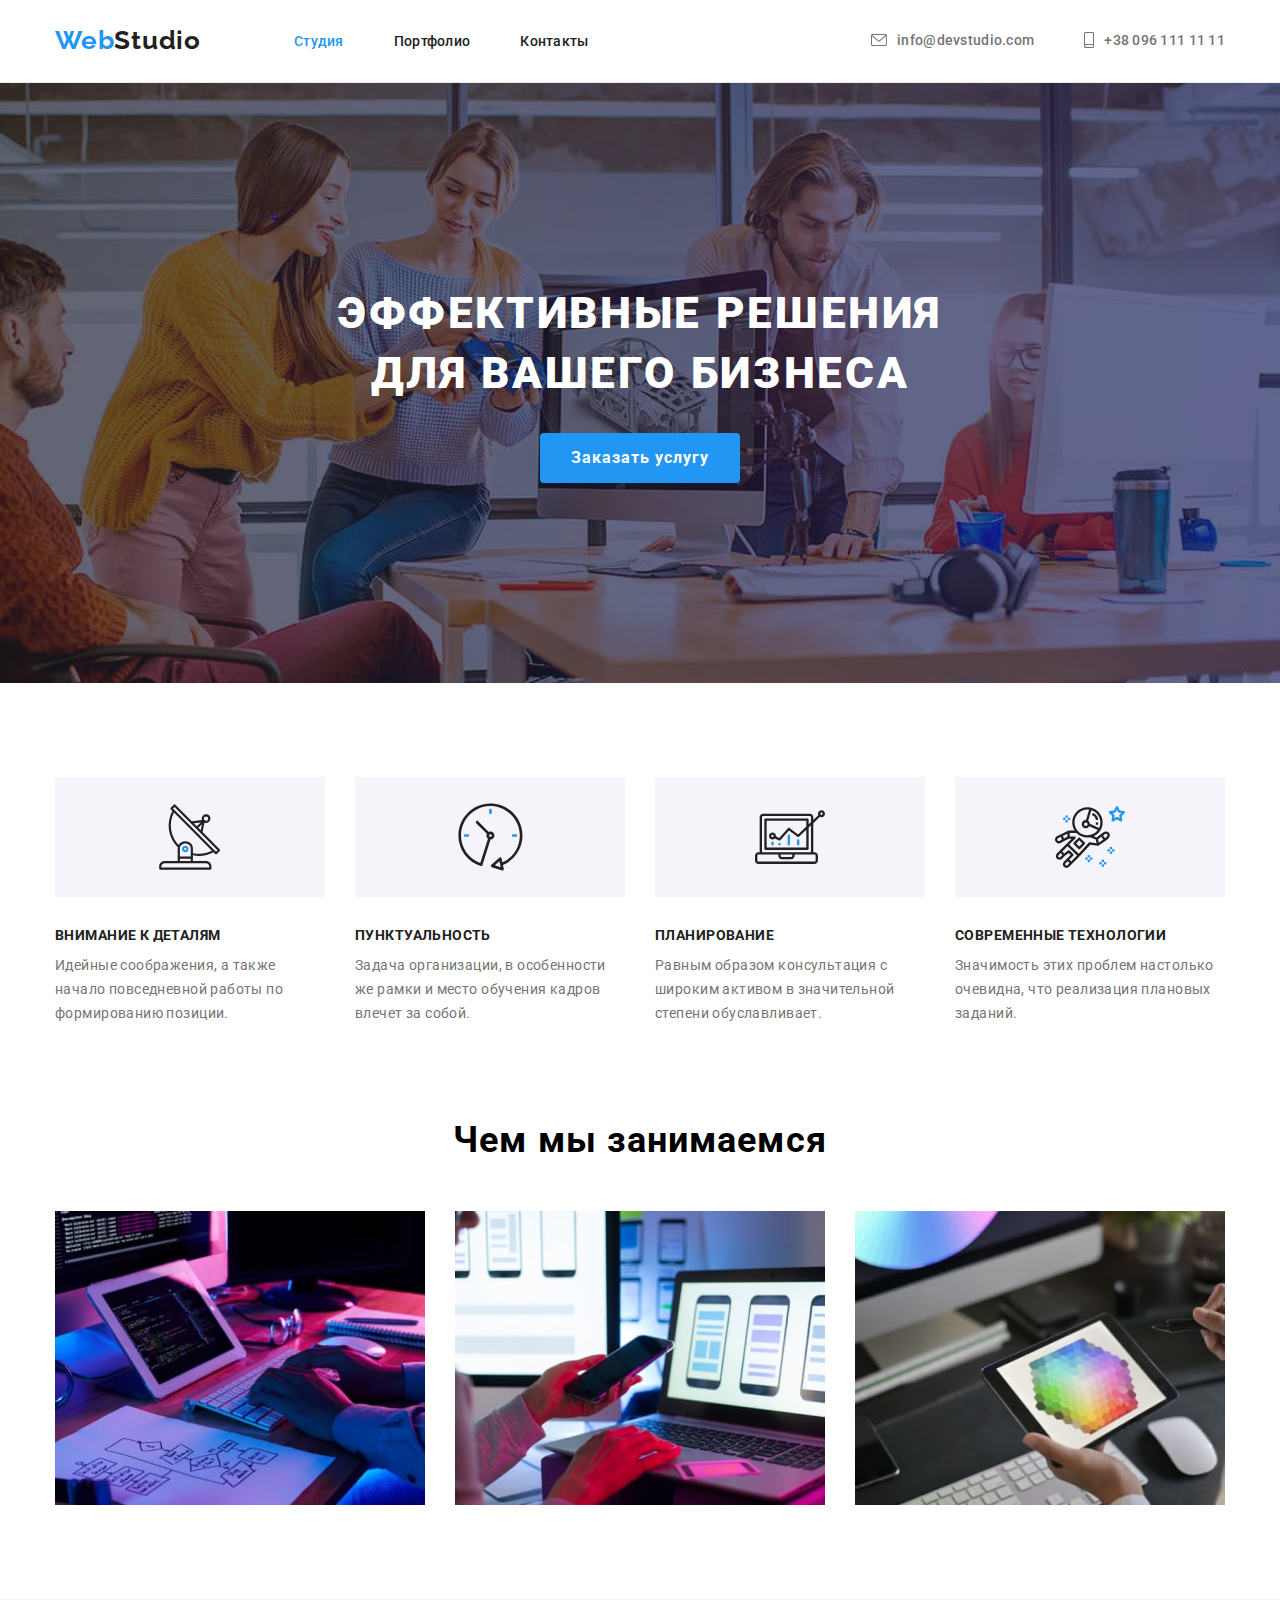
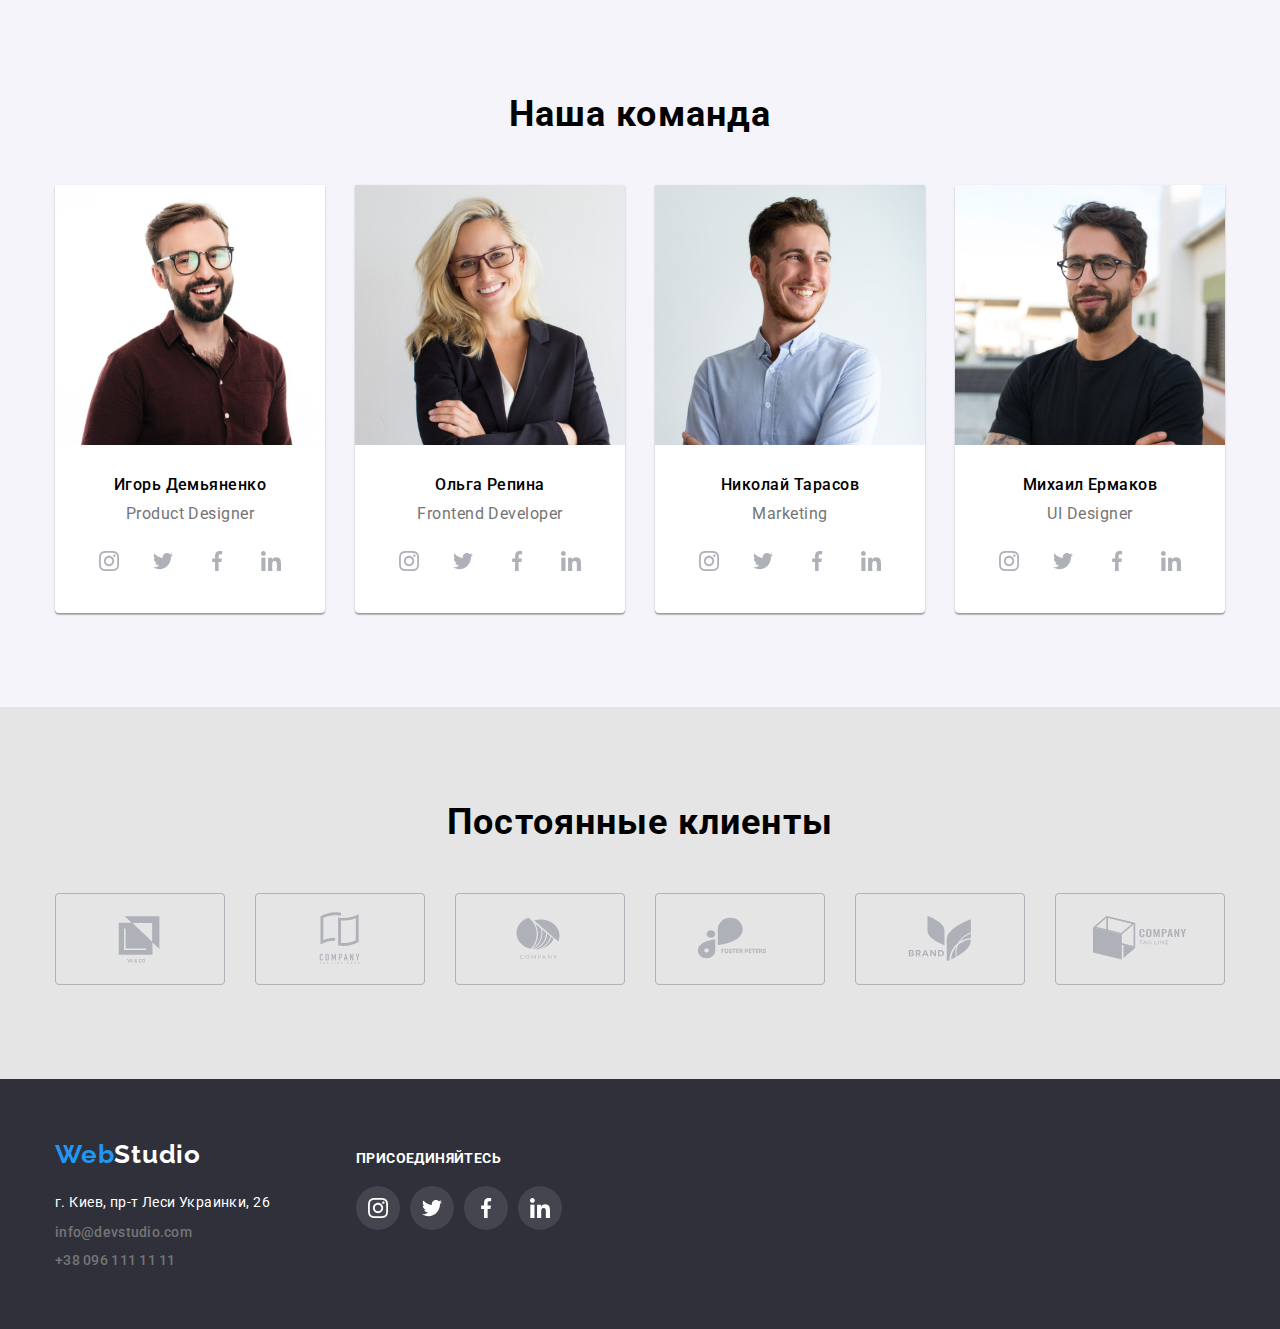
==== commit 1eb57cf0: "footer-complet" ====
--- a/index.html
+++ b/index.html
@@ -319,8 +319,9 @@
   </main>
   <!--Подвал сайта-->
 <footer>
-  <div class="container">
-    <a class="footer-title link" href="./index.html"> <span class="primary-logo">Web</span>Studio</a>
+  <div class="container footer-container">
+    <div class="footer-adress">
+        <a class="footer-title link" href="./index.html"> <span class="primary-logo">Web</span>Studio</a>
     <address>
       <ul class="list">
         <li class="footer-item">
@@ -334,31 +335,34 @@
             11</a></li>
       </ul>
     </address>
-    <h2 class="overline social-title">Присоединяйтесь</h2>
-                        <ul class="social-list overline">
-                          <li class="social-item"> <a href="" class="social-link">
-                              <svg class="social-icon">
+    </div>
+    <div class="footer-social">
+    <h2 class="social-title">Присоединяйтесь</h2>
+                        <ul class="social-list">
+                          <li class="social-item"> <a href="" class="footer-social-link">
+                              <svg class="footer-social-icon">
                                 <use href="./images/sprite.svg#icon-instagram"></use>
                               </svg>
                             </a> </li>
                         
-                          <li class="social-item"> <a href="" class="social-link">
-                              <svg class="social-icon">
+                          <li class="social-item"> <a href="" class="footer-social-link">
+                              <svg class="footer-social-icon">
                                 <use href="./images/sprite.svg#icon-twitter"></use>
                               </svg>
                             </a> </li>
-                          <li class="social-item"> <a href="" class="social-link">
-                              <svg class="social-icon">
+                          <li class="social-item"> <a href="" class="footer-social-link">
+                              <svg class="footer-social-icon">
                                 <use href="./images/sprite.svg#icon-facebook"></use>
                               </svg>
                             </a> </li>
-                          <li class="social-item"> <a href="" class="social-link">
-                              <svg class="social-icon">
+                          <li class="social-item"> <a href="" class="footer-social-link">
+                              <svg class="footer-social-icon">
                                 <use href="./images/sprite.svg#icon-linkedin"></use>
                               </svg>
                             </a> </li>
                         
                         </ul>
+                        </div>
   </div>
 </footer>
 </body>
--- a/css/styles.css
+++ b/css/styles.css
@@ -354,22 +354,18 @@
   display: flex;
   align-items: center;
   justify-content: center;
-}
-
-.social-item {
-  display: flex;
-  align-items: center;
-  justify-content: center;
   width: 44px;
   height: 44px;
 }
 
-.social-item:hover {
+.social-link:hover,
+.social-link:focus {
   background-color: var(--accent-color);
   border-radius: 50%;
 }
 
-.social-item:hover .social-icon {
+.social-link:hover .social-icon,
+.social-link:focus .social-icon {
   fill: var(--primary-title-color);
 }
 
@@ -455,6 +451,18 @@
 footer {
   background-color: #2f303a;
   padding: 60px 0;
+}
+
+.footer-container {
+  display: flex;
+  align-items: baseline;
+}
+
+.footer-adress {
+  display: flex;
+  flex-direction: column;
+  width: 231px;
+  margin-right: 70px;
 }
 
 .footer-navigation-contact {
@@ -505,10 +513,16 @@
   color: var(--accent-color);
 }
 
+.footer-social {
+  display: flex;
+  flex-direction: column;
+}
+
 .social-title {
   display: flex;
   align-items: center;
   justify-content: center;
+  margin-bottom: 20px;
 
   width: 145px;
   height: 16px;
@@ -523,6 +537,34 @@
   line-height: calc(16 / 14);
   letter-spacing: 0.03em;
   text-transform: uppercase;
+}
+
+.footer-social-link {
+  display: flex;
+  align-items: center;
+  justify-content: center;
+  width: 44px;
+  height: 44px;
+
+  background-color: rgba(255, 255, 255, 0.1);
+  border-radius: 50%;
+}
+
+.footer-social-link:hover,
+.footer-social-link:focus {
+  background-color: var(--accent-color);
+  border-radius: 50%;
+}
+
+.footer-social-link:hover .footer-social-icon,
+.footer-social-link:focus .footer-social-icon {
+  fill: var(--primary-title-color);
+}
+
+.footer-social-icon {
+  width: 20px;
+  height: 20px;
+  fill: var(--primary-title-color);
 }
 
 /* Вторая страница */
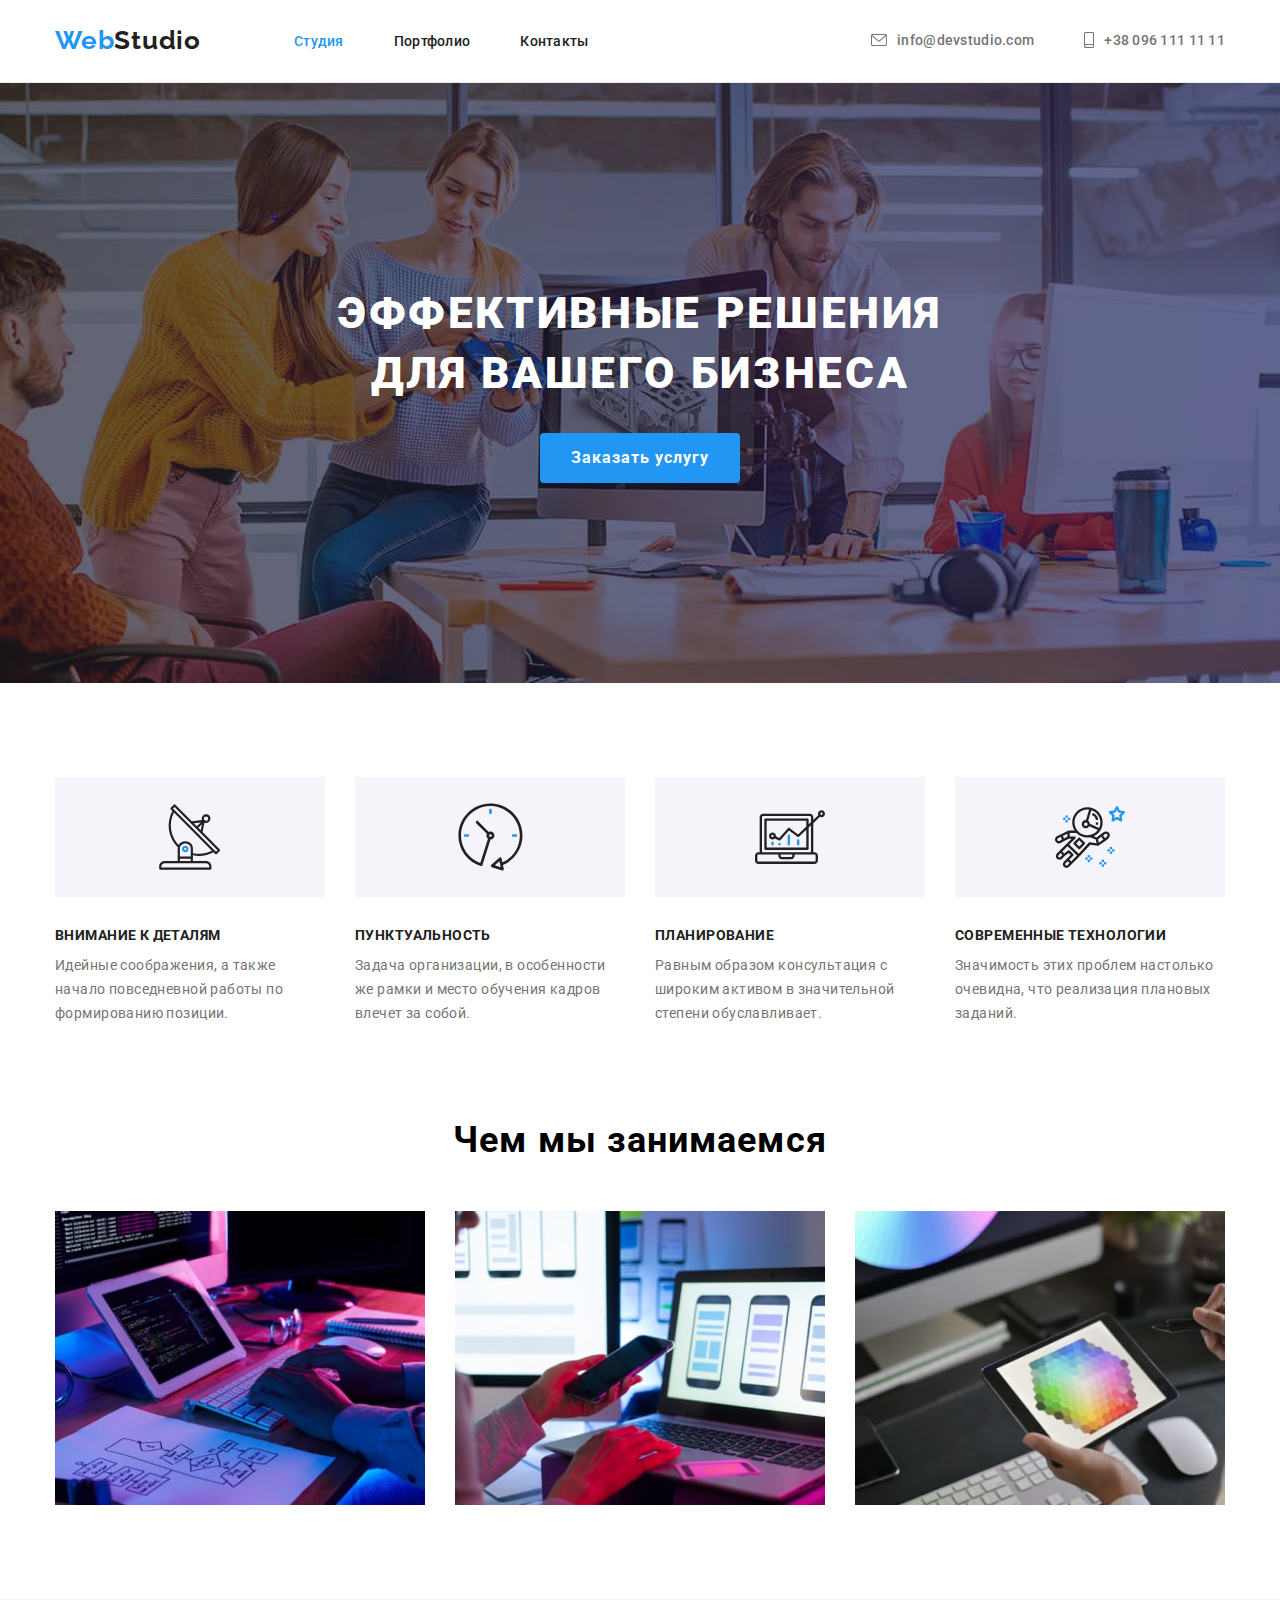
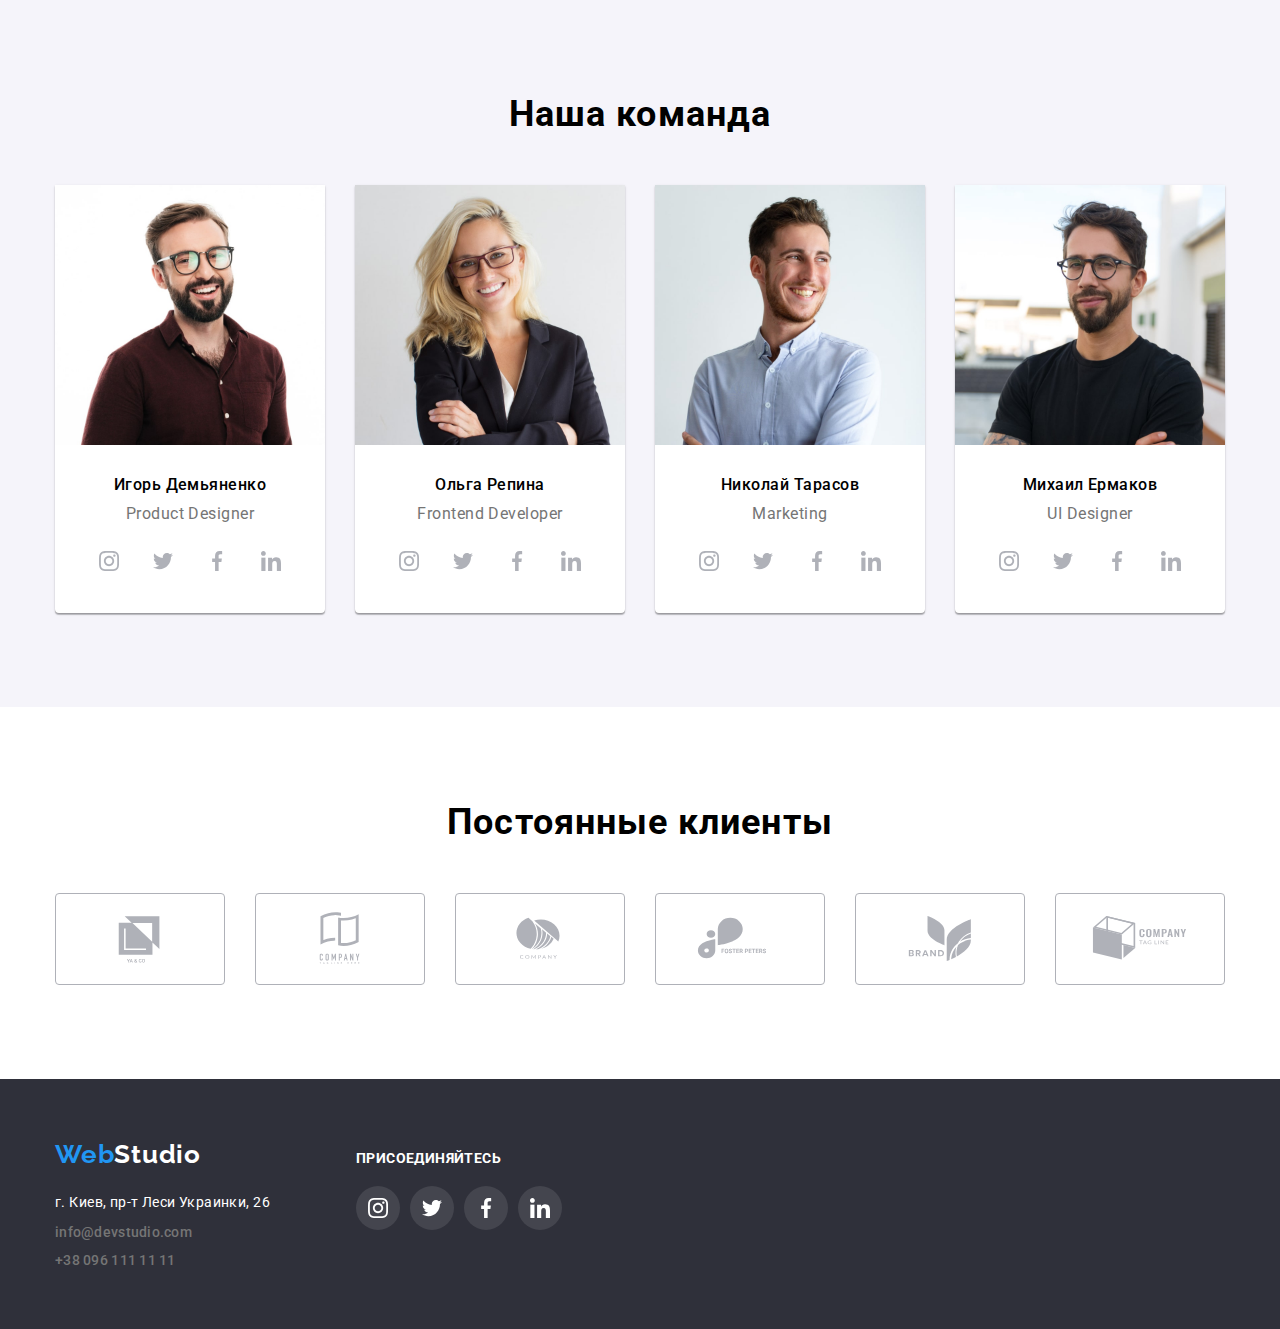
==== commit ee4cf0ea: "homework-done" ====
--- a/index.html
+++ b/index.html
@@ -253,8 +253,8 @@
       </ul>
       </div>
     </section>
-    <!-- Постоянные клиенты -->
-    <section class="section clients-section">
+    <!------------------------------------------------------------ Постоянные клиенты ------------------------------------------------>
+    <section class="section">
       <div class="container">
       <h2 class="clients-title">Постоянные клиенты</h2>
       <ul class="clients-list">
--- a/css/styles.css
+++ b/css/styles.css
@@ -162,6 +162,12 @@
 .navigation-contact:hover,
 .navigation-contact:focus {
   color: var(--accent-color);
+}
+
+.navigation-contact:hover .contacts-item-icon,
+.navigation-contact:focus .contacts-item-icon {
+  color: var(--accent-color);
+  fill: var(--accent-color);
 }
 
 /* Hero */
@@ -385,10 +391,6 @@
 
 /* Clients */
 
-.clients-section {
-  background-color: #e5e5e5;
-}
-
 .clients-title {
   margin-bottom: 50px;
 
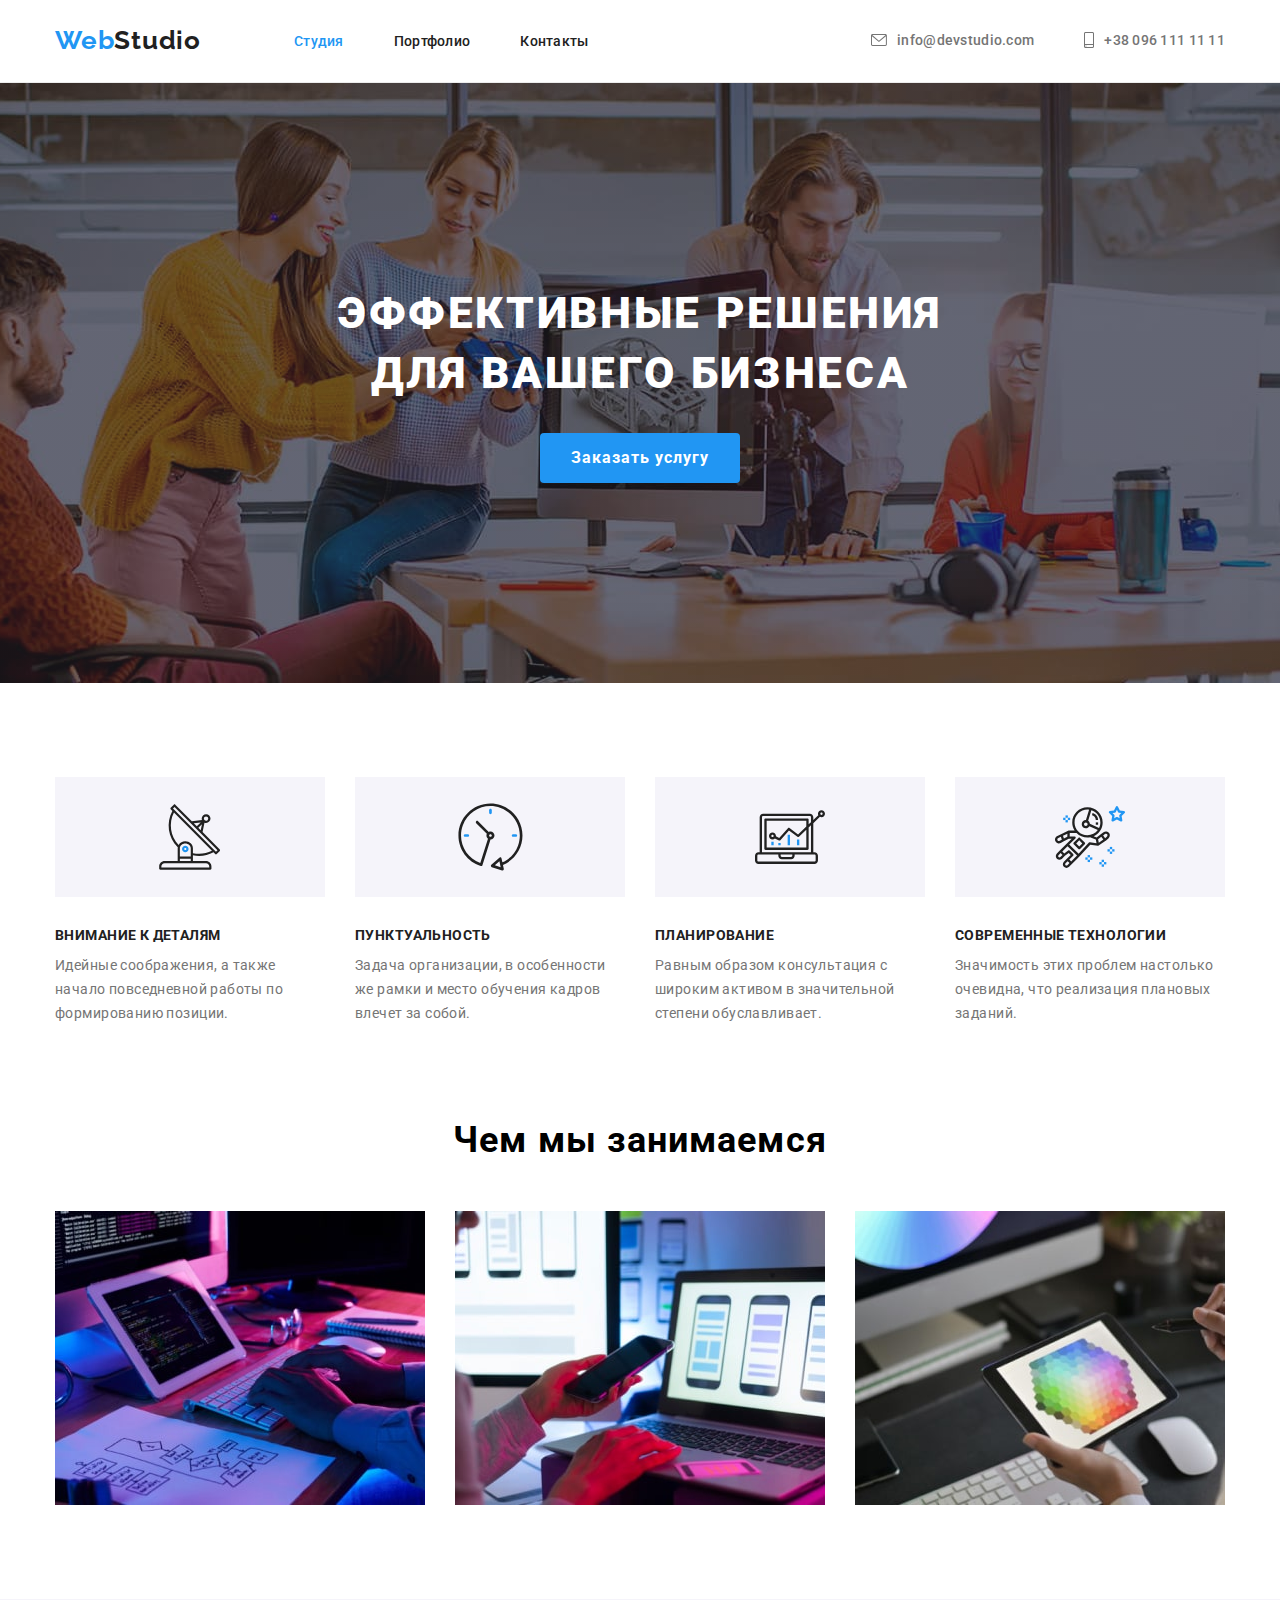
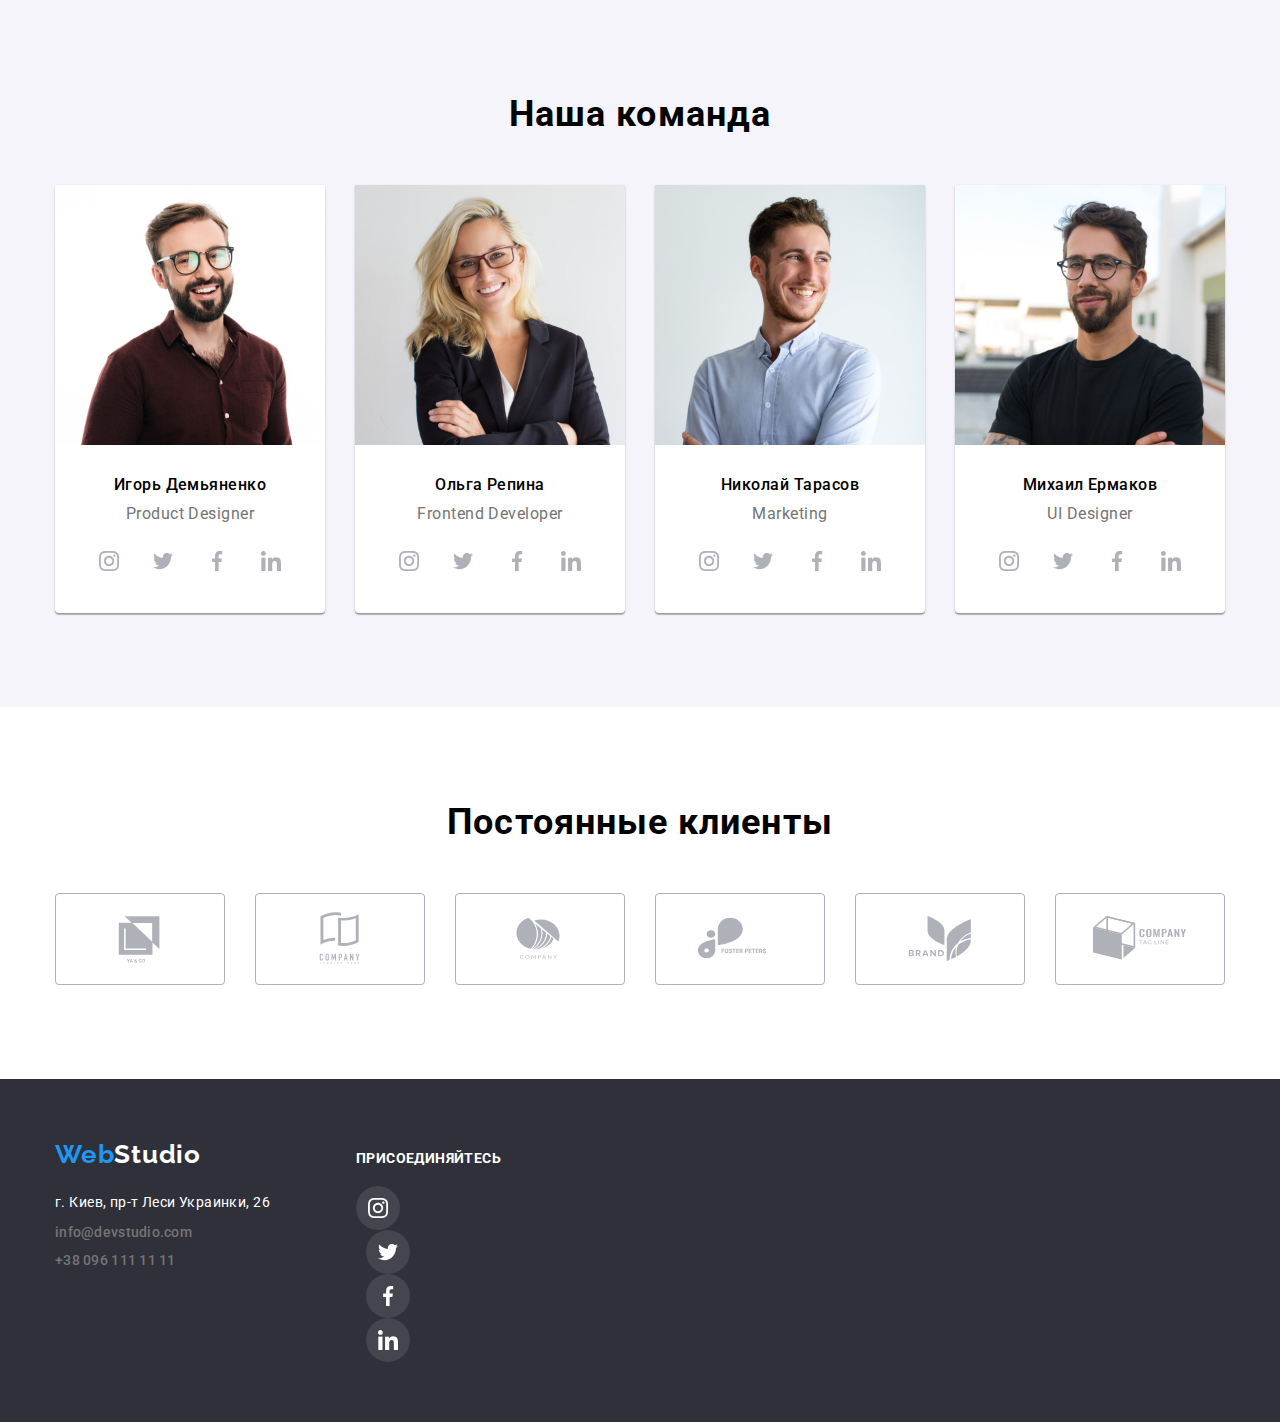
==== commit f1222cbc: "card-focus-fixed" ====
--- a/index.html
+++ b/index.html
@@ -338,7 +338,7 @@
     </div>
     <div class="footer-social">
     <h2 class="social-title">Присоединяйтесь</h2>
-                        <ul class="social-list">
+                        <ul>
                           <li class="social-item"> <a href="" class="footer-social-link">
                               <svg class="footer-social-icon">
                                 <use href="./images/sprite.svg#icon-instagram"></use>
--- a/css/styles.css
+++ b/css/styles.css
@@ -179,7 +179,7 @@
   background-image: linear-gradient(
       to right,
       rgba(47, 48, 58, 0.4),
-      rgba(40, 48, 131, 0.4)
+      rgba(47, 48, 58, 0.4)
     ),
     url(../images/hero.jpg);
   background-repeat: no-repeat;
@@ -625,17 +625,24 @@
 }
 
 .card-item {
+  display: flex;
   margin-right: 30px;
   margin-bottom: 30px;
   width: 370px;
+}
+
+.card-link {
+  display: flex;
+  flex-direction: column;
+  width: 370px;
 
   border: 1px solid #eeeeee;
-  box-sizing: border-box;
-}
-
-.card-item:hover,
-.card-item:focus {
-  box-shadow: 0px 4px 4px rgba(0, 0, 0, 0.25);
+}
+
+.card-link:hover,
+.card-link:focus {
+  box-shadow: 0px 1px 1px rgba(0, 0, 0, 0.12), 0px 4px 4px rgba(0, 0, 0, 0.06),
+    1px 4px 6px rgba(0, 0, 0, 0.16);
 }
 
 .card-item:nth-last-child(3n + 1) {
@@ -654,10 +661,6 @@
   line-height: calc(36 / 18);
   letter-spacing: 0.06em;
   color: var(--secondary-title-color);
-}
-
-.card-link {
-  padding-bottom: 110px;
 }
 
 .card-title-description {
